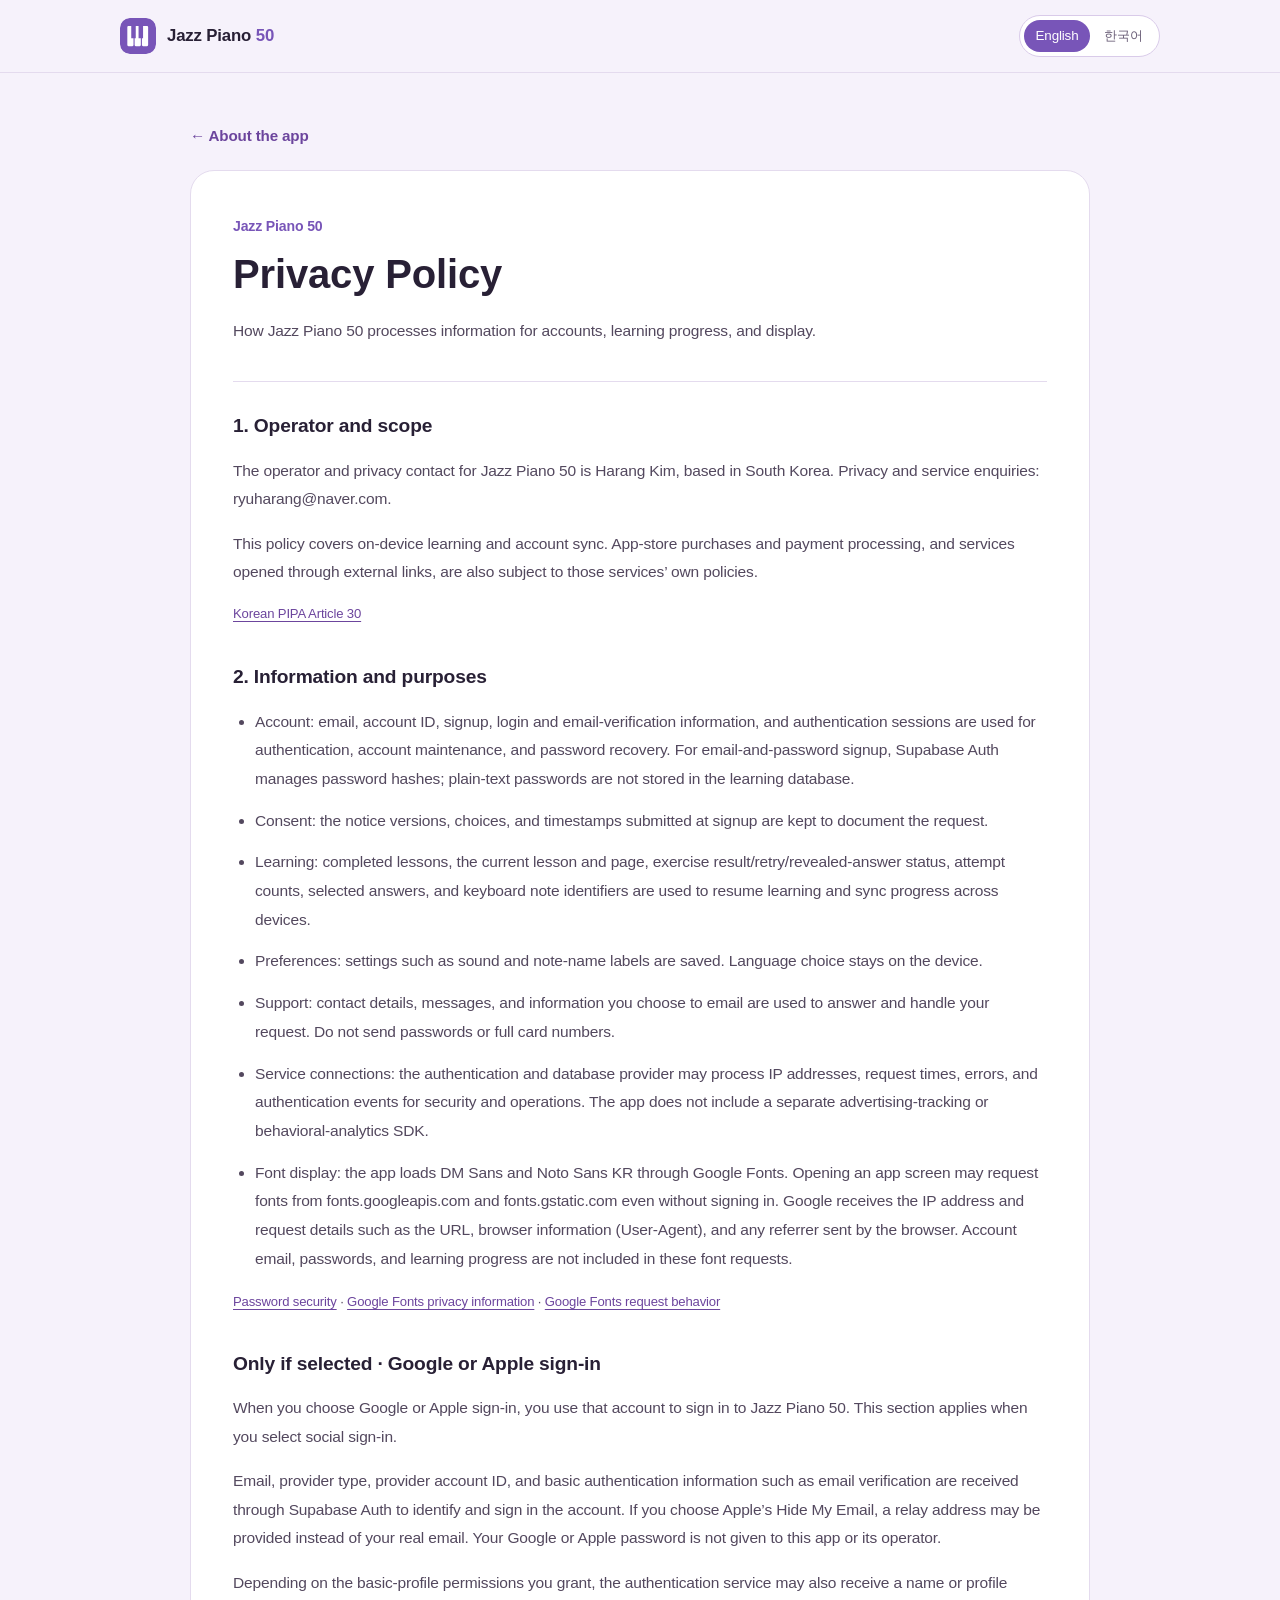
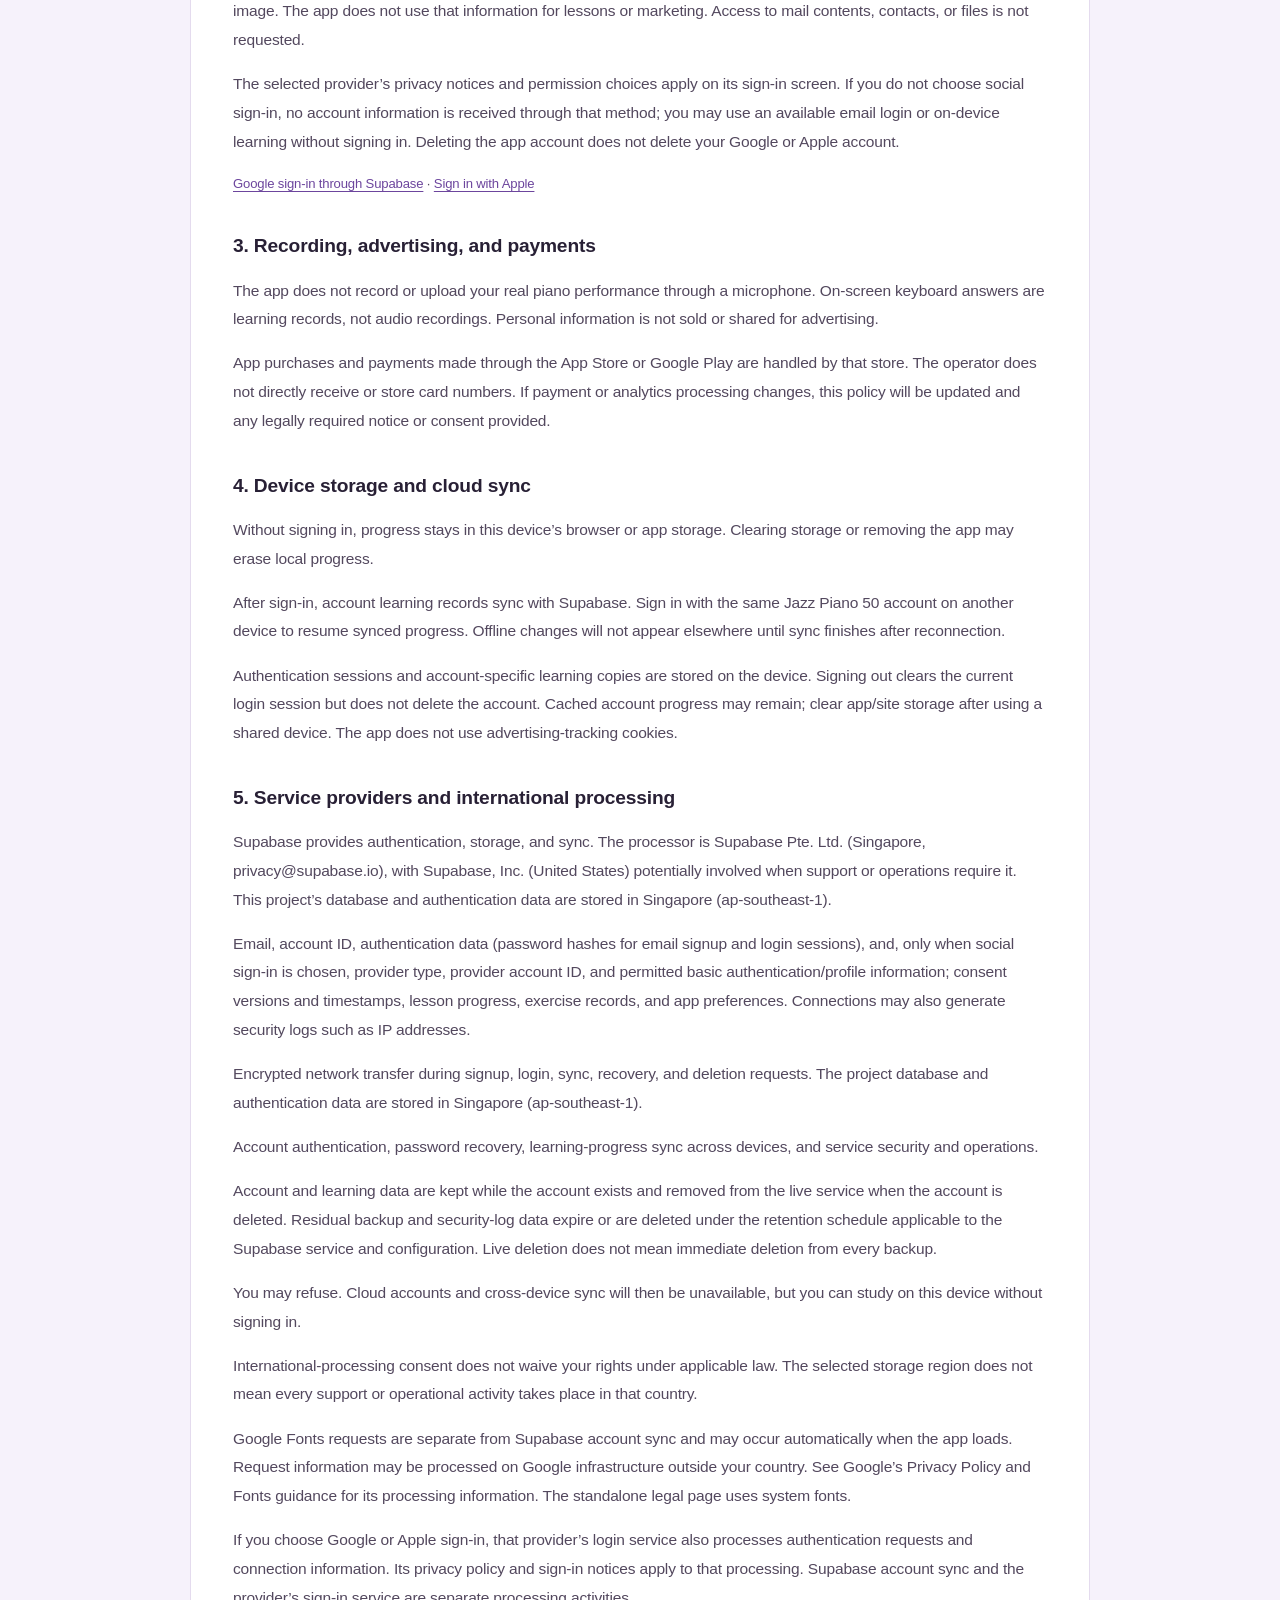
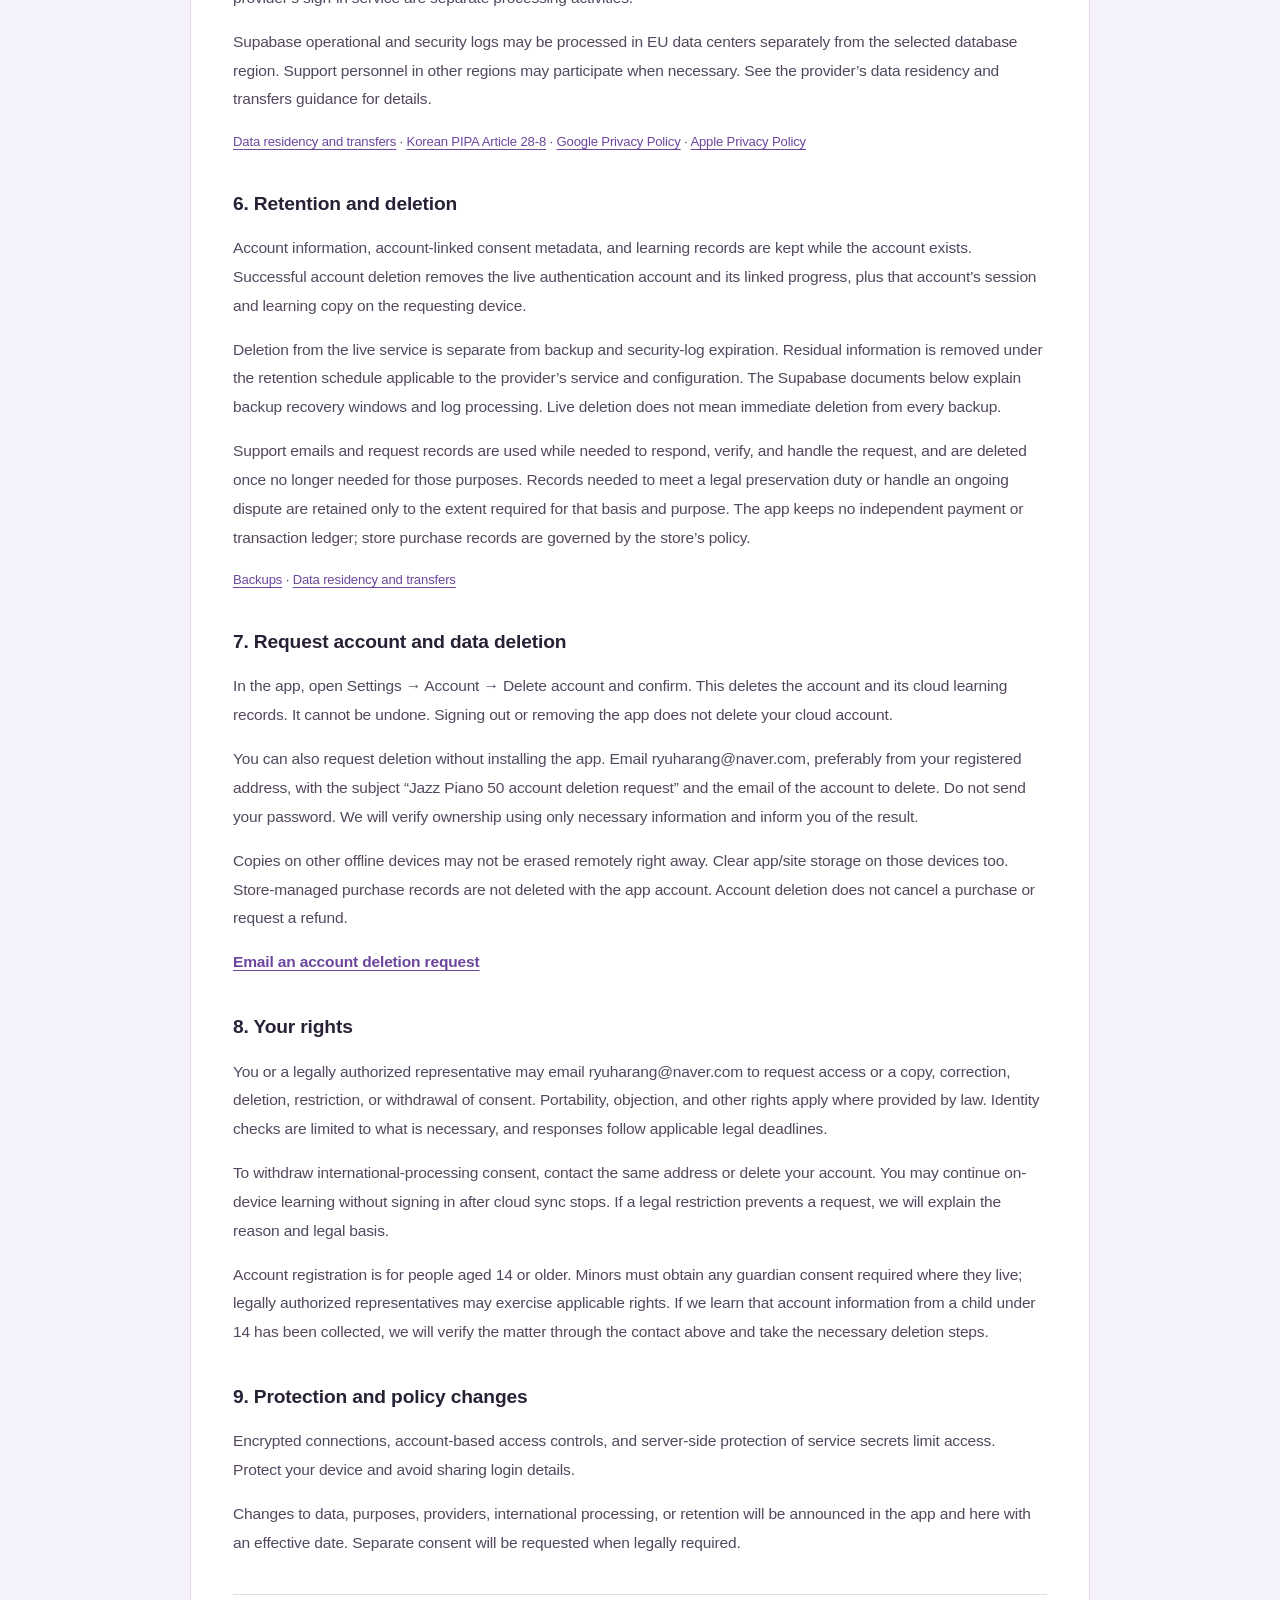
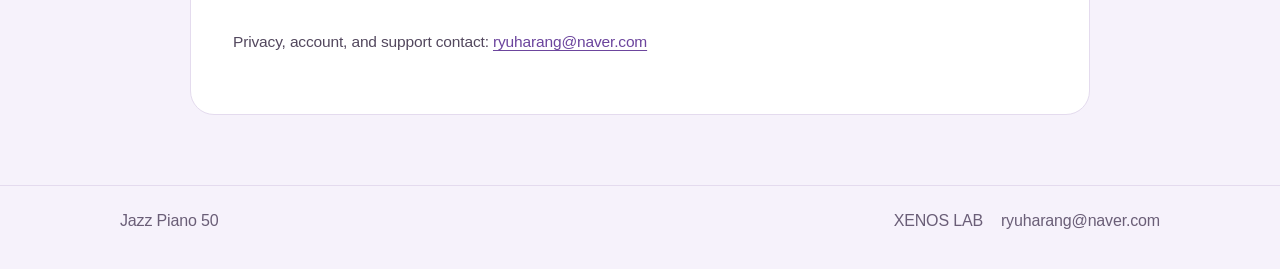
==== jazz-piano-50-privacy.html @ 1e1c6200 "Add Jazz Piano 50 app introduction and bilingual privacy policy" ====
<!doctype html>
<html lang="en">
<head>
  <meta charset="utf-8">
  <meta name="viewport" content="width=device-width, initial-scale=1">
  <title>Jazz Piano 50 — Privacy Policy / 개인정보 처리방침</title>
  <meta name="description" content="Privacy, learning progress, account sync, and account deletion for Jazz Piano 50. 한국어 및 영어 개인정보 처리방침.">
  <meta name="theme-color" content="#f6f2fb">
  <link rel="canonical" href="https://xenoslab.net/jazz-piano-50-privacy.html">
  <link rel="alternate" hreflang="en" href="https://xenoslab.net/jazz-piano-50-privacy.html?lang=en">
  <link rel="alternate" hreflang="ko" href="https://xenoslab.net/jazz-piano-50-privacy.html?lang=ko">
  <link rel="icon" href="assets/jazz-piano-50-icon.svg" type="image/svg+xml">
  <link rel="stylesheet" href="styles.css">
  <link rel="stylesheet" href="jazz-piano-50.css">
  <script src="jazz-piano-50-language.js" defer></script>
  <noscript><style>[data-locale][hidden]{display:block!important}.language-switch{display:none}</style></noscript>
</head>
<body class="jazz-page jazz-policy-page">
  <a class="skip-link" href="#main">Skip to content / 본문으로</a>
  <header class="site-header">
    <div class="container header-inner">
      <a class="jazz-wordmark" href="jazz-piano-50.html" aria-label="Jazz Piano 50"><img src="assets/jazz-piano-50-icon.svg" alt="" width="36" height="36"><span>Jazz Piano <strong>50</strong></span></a>
      <nav class="language-switch" aria-label="Language / 언어"><a href="jazz-piano-50-privacy.html?lang=en" data-language="en" lang="en" aria-current="page">English</a><a href="jazz-piano-50-privacy.html?lang=ko" data-language="ko" lang="ko">한국어</a></nav>
    </div>
  </header>
  <main id="main"><div class="container jazz-policy-container"><div data-locale="en" lang="en"><a class="jazz-back" href="jazz-piano-50.html?lang=en">← About the app</a><article class="legal-document" lang="en" data-legal-kind="privacy"><header><p class="legal-brand">Jazz Piano 50</p><h1>Privacy Policy</h1><p>How Jazz Piano 50 processes information for accounts, learning progress, and display.</p></header><section><h2>1. Operator and scope</h2><p>The operator and privacy contact for Jazz Piano 50 is Harang Kim, based in South Korea. Privacy and service enquiries: ryuharang@naver.com.</p><p>This policy covers on-device learning and account sync. App-store purchases and payment processing, and services opened through external links, are also subject to those services’ own policies.</p><p class="legal-sources"><a href="https://www.law.go.kr/LSW/lsLinkCommonInfo.do?lsJoLnkSeq=1032645945" target="_blank" rel="noopener noreferrer">Korean PIPA Article 30</a></p></section><section><h2>2. Information and purposes</h2><ul><li>Account: email, account ID, signup, login and email-verification information, and authentication sessions are used for authentication, account maintenance, and password recovery. For email-and-password signup, Supabase Auth manages password hashes; plain-text passwords are not stored in the learning database.</li><li>Consent: the notice versions, choices, and timestamps submitted at signup are kept to document the request.</li><li>Learning: completed lessons, the current lesson and page, exercise result/retry/revealed-answer status, attempt counts, selected answers, and keyboard note identifiers are used to resume learning and sync progress across devices.</li><li>Preferences: settings such as sound and note-name labels are saved. Language choice stays on the device.</li><li>Support: contact details, messages, and information you choose to email are used to answer and handle your request. Do not send passwords or full card numbers.</li><li>Service connections: the authentication and database provider may process IP addresses, request times, errors, and authentication events for security and operations. The app does not include a separate advertising-tracking or behavioral-analytics SDK.</li><li>Font display: the app loads DM Sans and Noto Sans KR through Google Fonts. Opening an app screen may request fonts from fonts.googleapis.com and fonts.gstatic.com even without signing in. Google receives the IP address and request details such as the URL, browser information (User-Agent), and any referrer sent by the browser. Account email, passwords, and learning progress are not included in these font requests.</li></ul><p class="legal-sources"><a href="https://supabase.com/docs/guides/auth/password-security" target="_blank" rel="noopener noreferrer">Password security</a> · <a href="https://fonts.googleblog.com/2022/11/your-privacy-and-google-fonts.html" target="_blank" rel="noopener noreferrer">Google Fonts privacy information</a> · <a href="https://developers.google.com/fonts/docs/technical_considerations" target="_blank" rel="noopener noreferrer">Google Fonts request behavior</a></p></section><section><h2>Only if selected · Google or Apple sign-in</h2><p>When you choose Google or Apple sign-in, you use that account to sign in to Jazz Piano 50. This section applies when you select social sign-in.</p><p>Email, provider type, provider account ID, and basic authentication information such as email verification are received through Supabase Auth to identify and sign in the account. If you choose Apple’s Hide My Email, a relay address may be provided instead of your real email. Your Google or Apple password is not given to this app or its operator.</p><p>Depending on the basic-profile permissions you grant, the authentication service may also receive a name or profile image. The app does not use that information for lessons or marketing. Access to mail contents, contacts, or files is not requested.</p><p>The selected provider’s privacy notices and permission choices apply on its sign-in screen. If you do not choose social sign-in, no account information is received through that method; you may use an available email login or on-device learning without signing in. Deleting the app account does not delete your Google or Apple account.</p><p class="legal-sources"><a href="https://supabase.com/docs/guides/auth/social-login/auth-google" target="_blank" rel="noopener noreferrer">Google sign-in through Supabase</a> · <a href="https://support.apple.com/en-us/102609" target="_blank" rel="noopener noreferrer">Sign in with Apple</a></p></section><section><h2>3. Recording, advertising, and payments</h2><p>The app does not record or upload your real piano performance through a microphone. On-screen keyboard answers are learning records, not audio recordings. Personal information is not sold or shared for advertising.</p><p>App purchases and payments made through the App Store or Google Play are handled by that store. The operator does not directly receive or store card numbers. If payment or analytics processing changes, this policy will be updated and any legally required notice or consent provided.</p></section><section><h2>4. Device storage and cloud sync</h2><p>Without signing in, progress stays in this device’s browser or app storage. Clearing storage or removing the app may erase local progress.</p><p>After sign-in, account learning records sync with Supabase. Sign in with the same Jazz Piano 50 account on another device to resume synced progress. Offline changes will not appear elsewhere until sync finishes after reconnection.</p><p>Authentication sessions and account-specific learning copies are stored on the device. Signing out clears the current login session but does not delete the account. Cached account progress may remain; clear app/site storage after using a shared device. The app does not use advertising-tracking cookies.</p></section><section id="international-en"><h2>5. Service providers and international processing</h2><p>Supabase provides authentication, storage, and sync. The processor is Supabase Pte. Ltd. (Singapore, privacy@supabase.io), with Supabase, Inc. (United States) potentially involved when support or operations require it. This project’s database and authentication data are stored in Singapore (ap-southeast-1).</p><p>Email, account ID, authentication data (password hashes for email signup and login sessions), and, only when social sign-in is chosen, provider type, provider account ID, and permitted basic authentication/profile information; consent versions and timestamps, lesson progress, exercise records, and app preferences. Connections may also generate security logs such as IP addresses.</p><p>Encrypted network transfer during signup, login, sync, recovery, and deletion requests. The project database and authentication data are stored in Singapore (ap-southeast-1).</p><p>Account authentication, password recovery, learning-progress sync across devices, and service security and operations.</p><p>Account and learning data are kept while the account exists and removed from the live service when the account is deleted. Residual backup and security-log data expire or are deleted under the retention schedule applicable to the Supabase service and configuration. Live deletion does not mean immediate deletion from every backup.</p><p>You may refuse. Cloud accounts and cross-device sync will then be unavailable, but you can study on this device without signing in.</p><p>International-processing consent does not waive your rights under applicable law. The selected storage region does not mean every support or operational activity takes place in that country.</p><p>Google Fonts requests are separate from Supabase account sync and may occur automatically when the app loads. Request information may be processed on Google infrastructure outside your country. See Google’s Privacy Policy and Fonts guidance for its processing information. The standalone legal page uses system fonts.</p><p>If you choose Google or Apple sign-in, that provider’s login service also processes authentication requests and connection information. Its privacy policy and sign-in notices apply to that processing. Supabase account sync and the provider’s sign-in service are separate processing activities.</p><p>Supabase operational and security logs may be processed in EU data centers separately from the selected database region. Support personnel in other regions may participate when necessary. See the provider’s data residency and transfers guidance for details.</p><p class="legal-sources"><a href="https://supabase.com/legal/privacy-resources/data-residency-and-transfers-faq" target="_blank" rel="noopener noreferrer">Data residency and transfers</a> · <a href="https://www.law.go.kr/법령/개인정보보호법/제28조의8" target="_blank" rel="noopener noreferrer">Korean PIPA Article 28-8</a> · <a href="https://policies.google.com/privacy" target="_blank" rel="noopener noreferrer">Google Privacy Policy</a> · <a href="https://www.apple.com/legal/privacy/" target="_blank" rel="noopener noreferrer">Apple Privacy Policy</a></p></section><section><h2>6. Retention and deletion</h2><p>Account information, account-linked consent metadata, and learning records are kept while the account exists. Successful account deletion removes the live authentication account and its linked progress, plus that account’s session and learning copy on the requesting device.</p><p>Deletion from the live service is separate from backup and security-log expiration. Residual information is removed under the retention schedule applicable to the provider’s service and configuration. The Supabase documents below explain backup recovery windows and log processing. Live deletion does not mean immediate deletion from every backup.</p><p>Support emails and request records are used while needed to respond, verify, and handle the request, and are deleted once no longer needed for those purposes. Records needed to meet a legal preservation duty or handle an ongoing dispute are retained only to the extent required for that basis and purpose. The app keeps no independent payment or transaction ledger; store purchase records are governed by the store’s policy.</p><p class="legal-sources"><a href="https://supabase.com/docs/guides/platform/backups" target="_blank" rel="noopener noreferrer">Backups</a> · <a href="https://supabase.com/legal/privacy-resources/data-residency-and-transfers-faq" target="_blank" rel="noopener noreferrer">Data residency and transfers</a></p></section><section id="deletion-en"><h2>7. Request account and data deletion</h2><p>In the app, open Settings → Account → Delete account and confirm. This deletes the account and its cloud learning records. It cannot be undone. Signing out or removing the app does not delete your cloud account.</p><p>You can also request deletion without installing the app. Email ryuharang@naver.com, preferably from your registered address, with the subject “Jazz Piano 50 account deletion request” and the email of the account to delete. Do not send your password. We will verify ownership using only necessary information and inform you of the result.</p><p>Copies on other offline devices may not be erased remotely right away. Clear app/site storage on those devices too. Store-managed purchase records are not deleted with the app account. Account deletion does not cancel a purchase or request a refund.</p><p class="legal-action"><a href="mailto:ryuharang@naver.com?subject=Jazz%20Piano%2050%20account%20deletion%20request">Email an account deletion request</a></p></section><section><h2>8. Your rights</h2><p>You or a legally authorized representative may email ryuharang@naver.com to request access or a copy, correction, deletion, restriction, or withdrawal of consent. Portability, objection, and other rights apply where provided by law. Identity checks are limited to what is necessary, and responses follow applicable legal deadlines.</p><p>To withdraw international-processing consent, contact the same address or delete your account. You may continue on-device learning without signing in after cloud sync stops. If a legal restriction prevents a request, we will explain the reason and legal basis.</p><p>Account registration is for people aged 14 or older. Minors must obtain any guardian consent required where they live; legally authorized representatives may exercise applicable rights. If we learn that account information from a child under 14 has been collected, we will verify the matter through the contact above and take the necessary deletion steps.</p></section><section><h2>9. Protection and policy changes</h2><p>Encrypted connections, account-based access controls, and server-side protection of service secrets limit access. Protect your device and avoid sharing login details.</p><p>Changes to data, purposes, providers, international processing, or retention will be announced in the app and here with an effective date. Separate consent will be requested when legally required.</p></section><footer><p>Privacy, account, and support contact: <a href="mailto:ryuharang@naver.com">ryuharang@naver.com</a></p></footer></article></div>
<div data-locale="ko" lang="ko" hidden><a class="jazz-back" href="jazz-piano-50.html?lang=ko">← 앱 소개</a><article class="legal-document" lang="ko" data-legal-kind="privacy"><header><p class="legal-brand">Jazz Piano 50</p><h1>개인정보 처리방침</h1><p>Jazz Piano 50의 계정·학습 진도와 화면 표시에 사용되는 정보 처리를 안내합니다.</p></header><section><h2>1. 운영자와 적용 범위</h2><p>Jazz Piano 50의 운영자 및 개인정보 보호 담당자는 김하랑이며, 소재지는 대한민국입니다. 개인정보 및 서비스 관련 문의: ryuharang@naver.com.</p><p>이 방침은 앱의 기기 내 학습과 계정 동기화에 적용됩니다. 앱스토어의 구매·결제 정보 및 외부 링크를 연 뒤의 처리에는 해당 서비스의 별도 방침도 적용됩니다.</p><p class="legal-sources"><a href="https://www.law.go.kr/LSW/lsLinkCommonInfo.do?lsJoLnkSeq=1032645945" target="_blank" rel="noopener noreferrer">개인정보 보호법 제30조</a></p></section><section><h2>2. 어떤 정보를 왜 처리하나요?</h2><ul><li>계정: 이메일, 계정 식별자, 가입·로그인·이메일 확인 관련 정보와 인증 세션을 회원 인증, 계정 유지 및 비밀번호 복구에 사용합니다. 이메일·비밀번호로 가입할 때 비밀번호는 Supabase Auth가 해시 형태로 관리하며 학습 데이터베이스에 평문 비밀번호를 저장하지 않습니다.</li><li>동의 기록: 안내문 버전, 동의 여부와 시각 등 회원가입 시 제출한 동의 기록을 해당 요청 확인에 사용합니다.</li><li>학습 기록: 완료한 레슨, 현재 레슨과 페이지, 문제의 정답·재시도·정답 확인 상태, 시도 횟수, 선택한 답과 건반 음 식별자를 저장하여 이어 학습하고 기기 간 진도를 동기화합니다.</li><li>설정: 소리와 음 이름 표시 설정 등을 저장합니다. 언어 선택은 기기 안에 보관합니다.</li><li>문의: 이메일로 보낸 연락처, 문의 내용 및 문제 해결을 위해 직접 제공한 자료를 답변과 요청 처리에 사용합니다. 비밀번호나 카드 전체 번호를 보내지 마세요.</li><li>서비스 연결: 인증·데이터베이스 제공자는 서비스 보안과 운영에 필요한 IP 주소, 요청 시각, 오류·인증 이벤트 등 접속 기록을 처리할 수 있습니다. 앱에는 별도의 광고 추적·행동 분석 SDK를 넣지 않았습니다.</li><li>글꼴 표시: 앱 화면은 Google Fonts에서 DM Sans와 Noto Sans KR을 불러옵니다. 화면을 열면 로그인 여부와 관계없이 fonts.googleapis.com 및 fonts.gstatic.com으로 글꼴 요청이 발생할 수 있어, Google에 IP 주소와 요청 URL, 브라우저 정보(User-Agent) 및 브라우저가 보내는 참조 페이지 등 요청 정보가 전달됩니다. 이 글꼴 요청에 계정 이메일·비밀번호·학습 진도를 넣지 않습니다.</li></ul><p class="legal-sources"><a href="https://supabase.com/docs/guides/auth/password-security" target="_blank" rel="noopener noreferrer">Supabase · 비밀번호 보안</a> · <a href="https://fonts.googleblog.com/2022/11/your-privacy-and-google-fonts.html" target="_blank" rel="noopener noreferrer">Google Fonts · 개인정보 안내</a> · <a href="https://developers.google.com/fonts/docs/technical_considerations" target="_blank" rel="noopener noreferrer">Google Fonts · 글꼴 요청 방식</a></p></section><section><h2>선택한 경우에만 · Google·Apple 로그인</h2><p>Google 또는 Apple 로그인을 선택하면 해당 계정을 이용해 Jazz Piano 50에 로그인할 수 있습니다. 이 항목은 이용자가 소셜 로그인을 선택한 경우에 적용됩니다.</p><p>선택한 제공자에서 받은 이메일, 제공자 종류·계정 식별자, 이메일 확인 여부 등 기본 인증 정보를 Supabase Auth를 통해 계정 식별과 로그인에 사용합니다. Apple의 이메일 가리기를 선택하면 실제 주소 대신 전달용 이메일이 제공될 수 있습니다. Google·Apple 계정의 비밀번호를 앱이나 운영자에게 전달하지 않습니다.</p><p>허용한 기본 프로필 범위에 따라 이름·프로필 사진 등 부가 정보가 인증 서비스에 함께 전달될 수 있습니다. 앱은 이를 레슨 진행이나 마케팅에 사용하지 않습니다. 메일 내용·연락처·파일 접근은 요청하지 않습니다.</p><p>제공자 로그인 화면에는 해당 제공자의 개인정보 안내와 권한 선택이 적용됩니다. 소셜 로그인을 선택하지 않으면 이 방식으로 계정 정보를 받지 않으며, 제공되는 이메일 로그인 또는 로그인 없는 기기 내 학습을 이용할 수 있습니다. 앱 계정을 삭제해도 Google·Apple 계정 자체는 삭제되지 않습니다.</p><p class="legal-sources"><a href="https://supabase.com/docs/guides/auth/social-login/auth-google" target="_blank" rel="noopener noreferrer">Google 로그인 · Supabase 안내</a> · <a href="https://support.apple.com/en-us/102609" target="_blank" rel="noopener noreferrer">Apple 로그인 안내</a></p></section><section><h2>3. 녹음·광고·결제 정보</h2><p>앱은 실제 피아노 연주를 마이크로 녹음하거나 업로드하지 않습니다. 문제에서 누른 화면 건반의 답은 학습 기록이며 오디오 녹음이 아닙니다. 광고 목적으로 개인정보를 판매하거나 공유하지 않습니다.</p><p>App Store·Google Play에서 이루어지는 앱 구매와 결제는 해당 스토어가 처리하며, 운영자가 카드 번호를 직접 받거나 저장하지 않습니다. 결제 또는 분석 기능의 정보 처리가 달라지면 방침을 갱신하고 법률상 필요한 안내와 동의를 제공합니다.</p></section><section><h2>4. 기기 내 저장과 클라우드 동기화</h2><p>로그인하지 않으면 학습 진도는 이 기기의 브라우저·앱 저장 공간에 보관됩니다. 저장 공간을 지우거나 앱을 삭제하면 기기 내 진도를 잃을 수 있습니다.</p><p>로그인하면 계정별 학습 기록을 Supabase와 동기화합니다. 다른 기기에서 같은 Jazz Piano 50 계정으로 로그인하면 동기화된 기록을 이어서 이용할 수 있습니다. 인터넷이 끊긴 동안의 변경은 연결 후 동기화가 완료되어야 다른 기기에 반영됩니다.</p><p>로그인 유지를 위한 인증 세션과 계정별 학습 사본을 기기에 저장합니다. 로그아웃은 현재 로그인 세션을 지우지만 계정 삭제가 아닙니다. 기기 내 계정별 학습 캐시는 남을 수 있으므로 공용 기기에서는 사용 후 앱·사이트 저장 데이터를 지워주세요. 추적용 광고 쿠키는 사용하지 않습니다.</p></section><section id="international-ko"><h2>5. 처리 위탁과 국외 이전</h2><p>계정 인증과 데이터 저장·동기화를 Supabase에 위탁합니다. 수탁자는 Supabase Pte. Ltd.(싱가포르, privacy@supabase.io)이며, 필요한 기술 지원·운영에 Supabase, Inc.(미국)가 관여할 수 있습니다. 이 프로젝트의 데이터베이스·인증 데이터 저장 지역은 싱가포르(ap-southeast-1)입니다.</p><p>이메일, 계정 식별자, 인증 정보(이메일 가입 시 비밀번호 해시·로그인 세션), 소셜 로그인을 선택한 경우 제공자 종류·제공자 계정 식별자와 허용된 기본 인증·프로필 정보, 동의 버전·시각, 레슨 진도·문제 풀이 기록·앱 설정. 연결 과정에서 IP 주소 등 서비스 보안 로그가 처리될 수 있습니다.</p><p>회원가입·로그인·동기화·복구·삭제 요청 때 암호화된 네트워크로 전송합니다. 프로젝트 데이터베이스와 인증 데이터의 저장 지역은 싱가포르(ap-southeast-1)입니다.</p><p>회원 인증, 비밀번호 복구, 여러 기기의 학습 진도 동기화 및 서비스 보안·운영.</p><p>계정·학습 데이터는 계정 유지 동안 보관하며 계정 삭제 시 운영 데이터에서 삭제합니다. 백업·보안 로그에 남은 정보는 Supabase의 해당 서비스·설정에 적용되는 보존 일정에 따라 만료·삭제됩니다. 운영 데이터 삭제가 모든 백업의 즉시 삭제를 의미하지는 않습니다.</p><p>동의를 거부할 수 있습니다. 거부하면 클라우드 계정·기기 간 동기화는 사용할 수 없지만, 로그인하지 않고 이 기기에서 학습할 수 있습니다.</p><p>국외 이전에 동의하는 경우에도 국내외 법률에 따른 권리는 유지됩니다. 저장 지역만으로 모든 지원·운영 처리가 한 국가에서만 이루어진다는 뜻은 아닙니다.</p><p>Google Fonts 요청은 Supabase 계정 동기화와 별개이며, 화면을 불러올 때 자동으로 이루어질 수 있습니다. 요청 정보는 Google의 국외 인프라에서 처리될 수 있으며, Google의 개인정보처리방침과 Fonts 안내에서 처리 내용을 확인할 수 있습니다. 별도 법률 안내 페이지는 기기의 기본 글꼴을 사용합니다.</p><p>Google·Apple 로그인을 선택하면 해당 제공자의 로그인 서비스에서도 인증 요청과 연결 정보가 처리됩니다. 각 제공자의 개인정보처리방침과 로그인 화면의 안내가 해당 처리에 적용됩니다. Supabase 계정 동기화와 제공자의 로그인 서비스는 서로 구분되는 처리입니다.</p><p>Supabase의 운영·보안 로그는 선택한 데이터베이스 저장 지역과 별도로 EU 소재 데이터센터에서 처리될 수 있습니다. 기술 지원에는 필요한 범위에서 여러 지역의 담당자가 참여할 수 있습니다. 제공자의 데이터 저장 위치·국외 이전 안내에서 자세한 내용을 확인할 수 있습니다.</p><p class="legal-sources"><a href="https://supabase.com/legal/privacy-resources/data-residency-and-transfers-faq" target="_blank" rel="noopener noreferrer">Supabase · 데이터 저장 위치·국외 이전</a> · <a href="https://www.law.go.kr/법령/개인정보보호법/제28조의8" target="_blank" rel="noopener noreferrer">개인정보 보호법 제28조의8</a> · <a href="https://policies.google.com/privacy" target="_blank" rel="noopener noreferrer">Google · 개인정보처리방침</a> · <a href="https://www.apple.com/legal/privacy/" target="_blank" rel="noopener noreferrer">Apple · 개인정보처리방침</a></p></section><section><h2>6. 보유 기간과 파기</h2><p>계정 정보, 계정에 연결된 동의 메타데이터 및 학습 기록은 계정 유지 동안 보관합니다. 계정 삭제가 성공하면 운영 중인 인증 계정과 연결된 학습 기록을 삭제하고, 요청한 기기의 해당 계정 세션과 학습 사본을 지웁니다.</p><p>운영 데이터 삭제와 백업·보안 로그의 만료는 다릅니다. 제공자의 백업 및 보안 로그에 남은 정보는 해당 서비스·설정의 보존 일정에 따라 제거됩니다. 백업의 복구 가능 기간과 로그 처리에 관한 안내는 아래 Supabase 문서에서 확인할 수 있습니다. 운영 데이터 삭제가 모든 백업의 즉시 삭제를 의미하지는 않습니다.</p><p>문의 이메일과 요청 처리 자료는 답변·확인 및 요청 처리에 필요한 동안 이용하며, 해당 목적을 달성하여 더 이상 필요하지 않으면 삭제합니다. 법률상 보존 의무 또는 진행 중인 분쟁 처리를 위해 필요한 자료는 해당 근거와 목적에 필요한 범위에서만 보관합니다. 앱은 자체 결제·거래 원장을 보관하지 않으며 스토어의 구매 기록에는 해당 스토어의 정책이 적용됩니다.</p><p class="legal-sources"><a href="https://supabase.com/docs/guides/platform/backups" target="_blank" rel="noopener noreferrer">Supabase · 백업</a> · <a href="https://supabase.com/legal/privacy-resources/data-residency-and-transfers-faq" target="_blank" rel="noopener noreferrer">Supabase · 데이터 저장 위치·국외 이전</a></p></section><section id="deletion-ko"><h2>7. 계정 및 데이터 삭제 요청</h2><p>앱에서 설정 → 계정 → 계정 삭제를 선택하고 확인하면 계정과 그 계정의 클라우드 학습 기록을 삭제할 수 있습니다. 삭제는 되돌릴 수 없으며, 로그아웃이나 앱 삭제만으로는 클라우드 계정이 삭제되지 않습니다.</p><p>앱을 설치하지 않아도 ryuharang@naver.com으로 삭제를 요청할 수 있습니다. 가능하면 가입한 이메일에서 제목 “Jazz Piano 50 계정 삭제 요청”으로 보내고 삭제할 계정 이메일을 알려주세요. 비밀번호는 보내지 마세요. 계정 소유 확인에 필요한 최소 정보만 확인하여 처리 결과를 안내합니다.</p><p>다른 오프라인 기기에 남아 있는 학습 사본은 원격으로 즉시 지워지지 않을 수 있습니다. 해당 기기의 앱·사이트 저장 데이터도 지워주세요. 스토어가 별도로 관리하는 구매 기록은 앱 계정 삭제 대상이 아니며, 계정 삭제는 구매 취소나 환불 요청이 아닙니다.</p><p class="legal-action"><a href="mailto:ryuharang@naver.com?subject=Jazz%20Piano%2050%20%EA%B3%84%EC%A0%95%20%EC%82%AD%EC%A0%9C%20%EC%9A%94%EC%B2%AD">이메일로 계정 삭제 요청하기</a></p></section><section><h2>8. 열람·정정·동의 철회 등 권리</h2><p>본인 또는 적법한 대리인은 ryuharang@naver.com으로 개인정보 열람·사본, 정정, 삭제, 처리 정지 및 동의 철회를 요청할 수 있습니다. 적용되는 법률이 인정하는 이동·이의 제기 등 권리도 행사할 수 있습니다. 본인 확인은 필요한 최소 범위로 진행하고 법정 기한 내 답변합니다.</p><p>국외 이전 동의를 철회하려면 같은 연락처로 요청하거나 계정을 삭제할 수 있습니다. 클라우드 동기화를 중단하더라도 로그인하지 않은 기기 내 학습은 계속할 수 있습니다. 제한 사유가 법률상 존재한다면 그 근거와 이유를 설명합니다.</p><p>회원가입은 만 14세 이상을 대상으로 합니다. 미성년자는 거주지 법률상 필요한 법정대리인의 동의를 받아야 하며, 법정대리인의 권리 행사는 적용 법률에 따릅니다. 만 14세 미만 아동의 계정 정보가 수집된 사실을 알게 된 경우 위 연락처를 통해 확인하고 필요한 삭제 조치를 진행합니다.</p></section><section><h2>9. 보호 조치와 변경 안내</h2><p>암호화된 연결, 계정별 데이터 접근 제한, 서비스 비밀키의 서버 보관 등으로 접근을 제한합니다. 기기를 타인과 공유하거나 로그인 정보를 노출하지 않도록 해주세요.</p><p>처리 항목·목적·수탁자·국외 이전·보유 기간을 변경하면 앱 및 이 페이지에 변경 내용과 시행일을 안내하고, 법률상 필요한 경우 별도 동의를 받습니다.</p></section><footer><p>개인정보·계정·이용 문의: <a href="mailto:ryuharang@naver.com">ryuharang@naver.com</a></p></footer></article></div></div></main>
  <footer class="site-footer"><div class="container footer-inner"><p>Jazz Piano 50</p><div class="footer-links"><a href="index.html">XENOS LAB</a><a href="mailto:ryuharang@naver.com">ryuharang@naver.com</a></div></div></footer>
</body>
</html>
---- styles.css ----
:root {
  --bg: #d9d6d1;
  --surface: #e5e2dd;
  --surface-2: #efede8;
  --text: #171717;
  --muted: #5f5f5f;
  --line: rgba(23, 23, 23, 0.12);
  --line-strong: rgba(23, 23, 23, 0.22);
  --shadow: 0 10px 30px rgba(0, 0, 0, 0.05);
  --radius: 22px;
  --max-width: 1080px;
}

* {
  box-sizing: border-box;
}

html {
  scroll-behavior: smooth;
}

body {
  margin: 0;
  background: var(--bg);
  color: var(--text);
  font-family:
    "Apple SD Gothic Neo",
    "Malgun Gothic",
    "Noto Sans KR",
    "Segoe UI",
    Arial,
    sans-serif;
  line-height: 1.65;
  letter-spacing: -0.01em;
}

img {
  display: block;
  max-width: 100%;
}

a {
  color: inherit;
  text-decoration: none;
}

.container {
  width: min(calc(100% - 48px), var(--max-width));
  margin: 0 auto;
}

/* Header */
.site-header {
  position: sticky;
  top: 0;
  z-index: 20;
  background: rgba(217, 214, 209, 0.88);
  backdrop-filter: blur(10px);
  border-bottom: 1px solid var(--line);
}

.header-inner {
  display: flex;
  align-items: center;
  justify-content: space-between;
  min-height: 72px;
}

.brand-text {
  font-size: 1rem;
  font-weight: 700;
  letter-spacing: 0.18em;
}

.header-nav {
  display: flex;
  gap: 20px;
}

.header-nav a {
  font-size: 0.95rem;
  color: var(--muted);
}

.header-nav a:hover {
  color: var(--text);
}

/* Hero */
.hero {
  padding: 72px 0 40px;
}

.hero-inner {
  text-align: center;
}

.hero-logo {
  width: min(280px, 60vw);
  margin: 0 auto 28px;
}

.hero h1 {
  margin: 0;
  font-size: clamp(2rem, 4vw, 3.2rem);
  font-weight: 800;
  letter-spacing: 0.18em;
}

.hero-copy {
  max-width: 620px;
  margin: 18px auto 0;
  font-size: 1.05rem;
  color: var(--muted);
}

/* Apps */
.apps-section {
  padding: 24px 0 88px;
}

.section-head {
  margin-bottom: 28px;
}

.section-head h2 {
  margin: 0 0 8px;
  font-size: 1.7rem;
  font-weight: 800;
  letter-spacing: 0.04em;
}

.section-head p {
  margin: 0;
  color: var(--muted);
}

.apps-grid {
  display: grid;
  grid-template-columns: repeat(auto-fit, minmax(270px, 1fr));
  gap: 20px;
}

.app-card {
  display: block;
  background: var(--surface-2);
  border: 1px solid var(--line);
  border-radius: var(--radius);
  padding: 22px;
  box-shadow: var(--shadow);
  transition: transform 0.18s ease, border-color 0.18s ease, box-shadow 0.18s ease;
}

.app-card:hover {
  transform: translateY(-4px);
  border-color: var(--line-strong);
  box-shadow: 0 16px 34px rgba(0, 0, 0, 0.08);
}

.app-icon {
  width: 88px;
  height: 88px;
  border-radius: 20px;
  margin-bottom: 18px;
  background: #dcd9d4;
  object-fit: cover;
}

.app-card-body h3 {
  margin: 0 0 10px;
  font-size: 1.28rem;
  font-weight: 800;
}

.app-card-body p {
  margin: 0 0 16px;
  color: var(--muted);
}

.card-link {
  display: inline-block;
  font-weight: 700;
  letter-spacing: 0.02em;
}

/* Subpage */
.subpage-main {
  padding: 44px 0 80px;
}

.app-detail-card,
.policy-card {
  background: var(--surface-2);
  border: 1px solid var(--line);
  border-radius: var(--radius);
  box-shadow: var(--shadow);
}

.app-detail-card {
  padding: 28px;
  margin-bottom: 24px;
}

.app-detail-top {
  display: flex;
  align-items: flex-start;
  gap: 22px;
}

.app-detail-icon {
  width: 96px;
  height: 96px;
  border-radius: 24px;
  object-fit: cover;
  background: #dcd9d4;
  flex-shrink: 0;
}

.detail-label {
  margin: 0 0 8px;
  color: var(--muted);
  text-transform: uppercase;
  letter-spacing: 0.12em;
  font-size: 0.82rem;
  font-weight: 700;
}

.app-detail-card h1 {
  margin: 0 0 10px;
  font-size: clamp(1.8rem, 3.5vw, 2.6rem);
  letter-spacing: 0.02em;
}

.detail-copy {
  margin: 0;
  color: var(--muted);
}

.policy-card {
  padding: 32px 28px;
}

.policy-card h2 {
  margin: 0 0 8px;
  font-size: 1.8rem;
}

.policy-card h3 {
  margin: 28px 0 10px;
  font-size: 1.1rem;
}

.policy-card p,
.policy-card li {
  color: #2a2a2a;
}

.policy-card ul {
  padding-left: 20px;
}

.updated {
  color: var(--muted);
}

.policy-card hr {
  border: 0;
  border-top: 1px solid var(--line);
  margin: 32px 0;
}

/* Footer */
.site-footer {
  border-top: 1px solid var(--line);
  padding: 22px 0 34px;
}

.footer-inner {
  display: flex;
  justify-content: space-between;
  align-items: center;
  gap: 18px;
  flex-wrap: wrap;
}

.footer-inner p {
  margin: 0;
  color: var(--muted);
}

.footer-links {
  display: flex;
  gap: 18px;
  flex-wrap: wrap;
}

.footer-links a {
  color: var(--muted);
}

.footer-links a:hover {
  color: var(--text);
}

/* Responsive */
@media (max-width: 720px) {
  .container {
    width: min(calc(100% - 32px), var(--max-width));
  }

  .hero {
    padding-top: 56px;
  }

  .header-inner {
    min-height: 64px;
  }

  .brand-text {
    font-size: 0.95rem;
    letter-spacing: 0.14em;
  }

  .app-detail-top {
    flex-direction: column;
  }

  .app-detail-icon {
    width: 84px;
    height: 84px;
  }

  .policy-card,
  .app-detail-card,
  .app-card {
    border-radius: 18px;
  }
}
---- jazz-piano-50.css ----
.app-directory .apps-grid { grid-template-columns: 1fr; }
.jazz-card { background: linear-gradient(140deg, #f9f5ff, #eee5fa); border-color: #d7c8eb; }
.jazz-card .card-link { color: #644091; }
.jazz-card .app-icon { background: #7855b8; }
.jazz-page { --bg: #f6f2fb; --text: #282035; --muted: #6a5e77; --line: #e4dbee; --surface-2: #fff; --max-width: 1040px; background: var(--bg); color: var(--text); }
.jazz-page .site-header { background: rgba(246, 242, 251, .95); }
.jazz-page [lang="ko"] { word-break: keep-all; overflow-wrap: break-word; }
.jazz-wordmark { display: inline-flex; align-items: center; gap: 11px; font-size: 1.05rem; font-weight: 650; }
.jazz-wordmark img { border-radius: 10px; }
.jazz-wordmark strong { color: #7855b8; }
.language-switch { display: inline-flex; align-items: center; padding: 4px; gap: 2px; border: 1px solid #d9cbe9; border-radius: 999px; background: #fff; }
.language-switch a { padding: 5px 12px; color: #6a5e77; font-size: .84rem; border-radius: 999px; }
.language-switch a[aria-current] { background: #7855b8; color: #fff; }
.jazz-hero { padding: 84px 0 66px; background: radial-gradient(ellipse at 85% 10%, #e4d6f8 0, transparent 64%); }
.jazz-eyebrow { color: #7855b8; font-size: .78rem; letter-spacing: .14em; font-weight: 750; margin: 0 0 20px; }
.jazz-hero h1 { font-size: clamp(2.5rem, 6vw, 4.5rem); line-height: 1.18; letter-spacing: -.045em; margin: 0 0 24px; font-weight: 800; }
.jazz-lead { max-width: 730px; font-size: clamp(1.05rem, 2vw, 1.3rem); line-height: 1.75; color: #574965; }
.jazz-challenge { max-width: 620px; color: var(--muted); font-size: .96rem; line-height: 1.8; }
.jazz-hero-signature { display: flex; align-items: center; gap: 14px; margin-top: 34px; font-size: 1.1rem; font-weight: 650; }
.jazz-hero-signature img { border-radius: 15px; }
.jazz-hero-signature small { display: block; font-size: .82rem; font-weight: 450; color: var(--muted); margin-top: 2px; }
.jazz-pillars { display: grid; grid-template-columns: repeat(3, 1fr); gap: 16px; padding-bottom: 72px; }
.jazz-pillars article { border: 1px solid var(--line); background: #fff; border-radius: 22px; padding: 28px; }
.jazz-step { display: inline-block; color: #7855b8; font-size: .8rem; font-weight: 750; letter-spacing: .1em; margin-bottom: 14px; }
.jazz-pillars h2 { font-size: 1.16rem; line-height: 1.4; margin: 0 0 12px; }
.jazz-pillars p { font-size: .95rem; color: var(--muted); margin: 0; line-height: 1.8; }
.jazz-journey { padding-top: 12px; padding-bottom: 72px; }
.jazz-journey h2, .jazz-practice h2, .jazz-support h2 { margin: 0 0 16px; font-size: clamp(1.6rem, 3vw, 2.15rem); line-height: 1.4; letter-spacing: -.025em; }
.jazz-journey > p:not(.jazz-eyebrow), .jazz-practice p, .jazz-support p { max-width: 780px; color: var(--muted); line-height: 1.85; }
.jazz-topics { list-style: none; padding: 0; display: flex; gap: 10px; flex-wrap: wrap; margin: 28px 0 0; }
.jazz-topics li { padding: 10px 19px; border: 1px solid #ded0ee; color: #64468a; border-radius: 999px; background: #efe7f8; font-size: .93rem; }
.jazz-practice { border-top: 1px solid var(--line); padding-top: 54px; padding-bottom: 44px; }
.jazz-support { border-top: 1px solid var(--line); padding-top: 44px; padding-bottom: 30px; }
.jazz-support a, .jazz-back { color: #6c459d; font-weight: 600; }
.jazz-policy-links { display: flex; gap: 14px 30px; flex-wrap: wrap; margin-top: 24px; }
.jazz-back { display: block; padding-top: 12px; padding-bottom: 42px; font-size: .95rem; }
.jazz-policy-container { max-width: 900px; padding-top: 38px; padding-bottom: 70px; }
.jazz-policy-container > [data-locale] > .jazz-back { padding-bottom: 22px; }
.legal-document { background: #fff; border: 1px solid var(--line); border-radius: 24px; padding: 42px; overflow-wrap: anywhere; }
.legal-document .legal-brand { color: #7855b8; font-weight: 700; font-size: .88rem; margin: 0 0 10px; }
.legal-document h1 { font-size: clamp(1.8rem, 4vw, 2.5rem); line-height: 1.25; margin: 0 0 18px; }
.legal-document header { border-bottom: 1px solid var(--line); padding-bottom: 20px; margin-bottom: 30px; }
.legal-document h2 { font-size: 1.2rem; line-height: 1.5; margin: 0 0 14px; }
.legal-document section { margin: 0 0 36px; scroll-margin-top: 96px; }
.legal-document p, .legal-document li { font-size: .97rem; line-height: 1.85; color: #53485e; }
.legal-document li { margin-bottom: 13px; }
.legal-document ul { padding-left: 22px; }
.legal-document a { color: #6c459d; text-decoration: underline; text-underline-offset: 3px; }
.legal-document .legal-sources { font-size: .82rem; }
.legal-document footer { border-top: 1px solid var(--line); padding-top: 18px; }
.legal-action a { font-weight: 650; }
.skip-link { position: absolute; top: -100px; left: 16px; z-index: 99; padding: 12px; background: #fff; border: 2px solid #7855b8; }
.skip-link:focus { top: 8px; }
.jazz-page a:focus-visible, .jazz-card:focus-visible { outline: 3px solid #7855b8; outline-offset: 5px; }
[hidden] { display: none !important; }
@media (max-width: 720px) {
  .jazz-hero { padding: 50px 0 42px; }
  .jazz-hero h1 { font-size: clamp(2.15rem, 9vw, 3.2rem); }
  .jazz-pillars { grid-template-columns: 1fr; gap: 12px; padding-bottom: 48px; }
  .jazz-pillars article { padding: 24px; }
  .jazz-journey { padding-bottom: 42px; }
  .jazz-practice { padding-top: 34px; padding-bottom: 28px; }
  .jazz-support { padding-top: 30px; }
  .jazz-wordmark { font-size: .9rem; gap: 8px; }
  .jazz-wordmark img { width: 30px; height: 30px; }
  .language-switch a { font-size: .76rem; padding: 5px 9px; }
  .legal-document { padding: 27px 21px; border-radius: 20px; }
  .jazz-policy-container { padding-top: 24px; }
  .jazz-page .header-inner { gap: 12px; flex-wrap: wrap; padding-top: 12px; padding-bottom: 12px; }
}
@media (prefers-reduced-motion: reduce) { html { scroll-behavior: auto; } .jazz-card { transition: none; } }
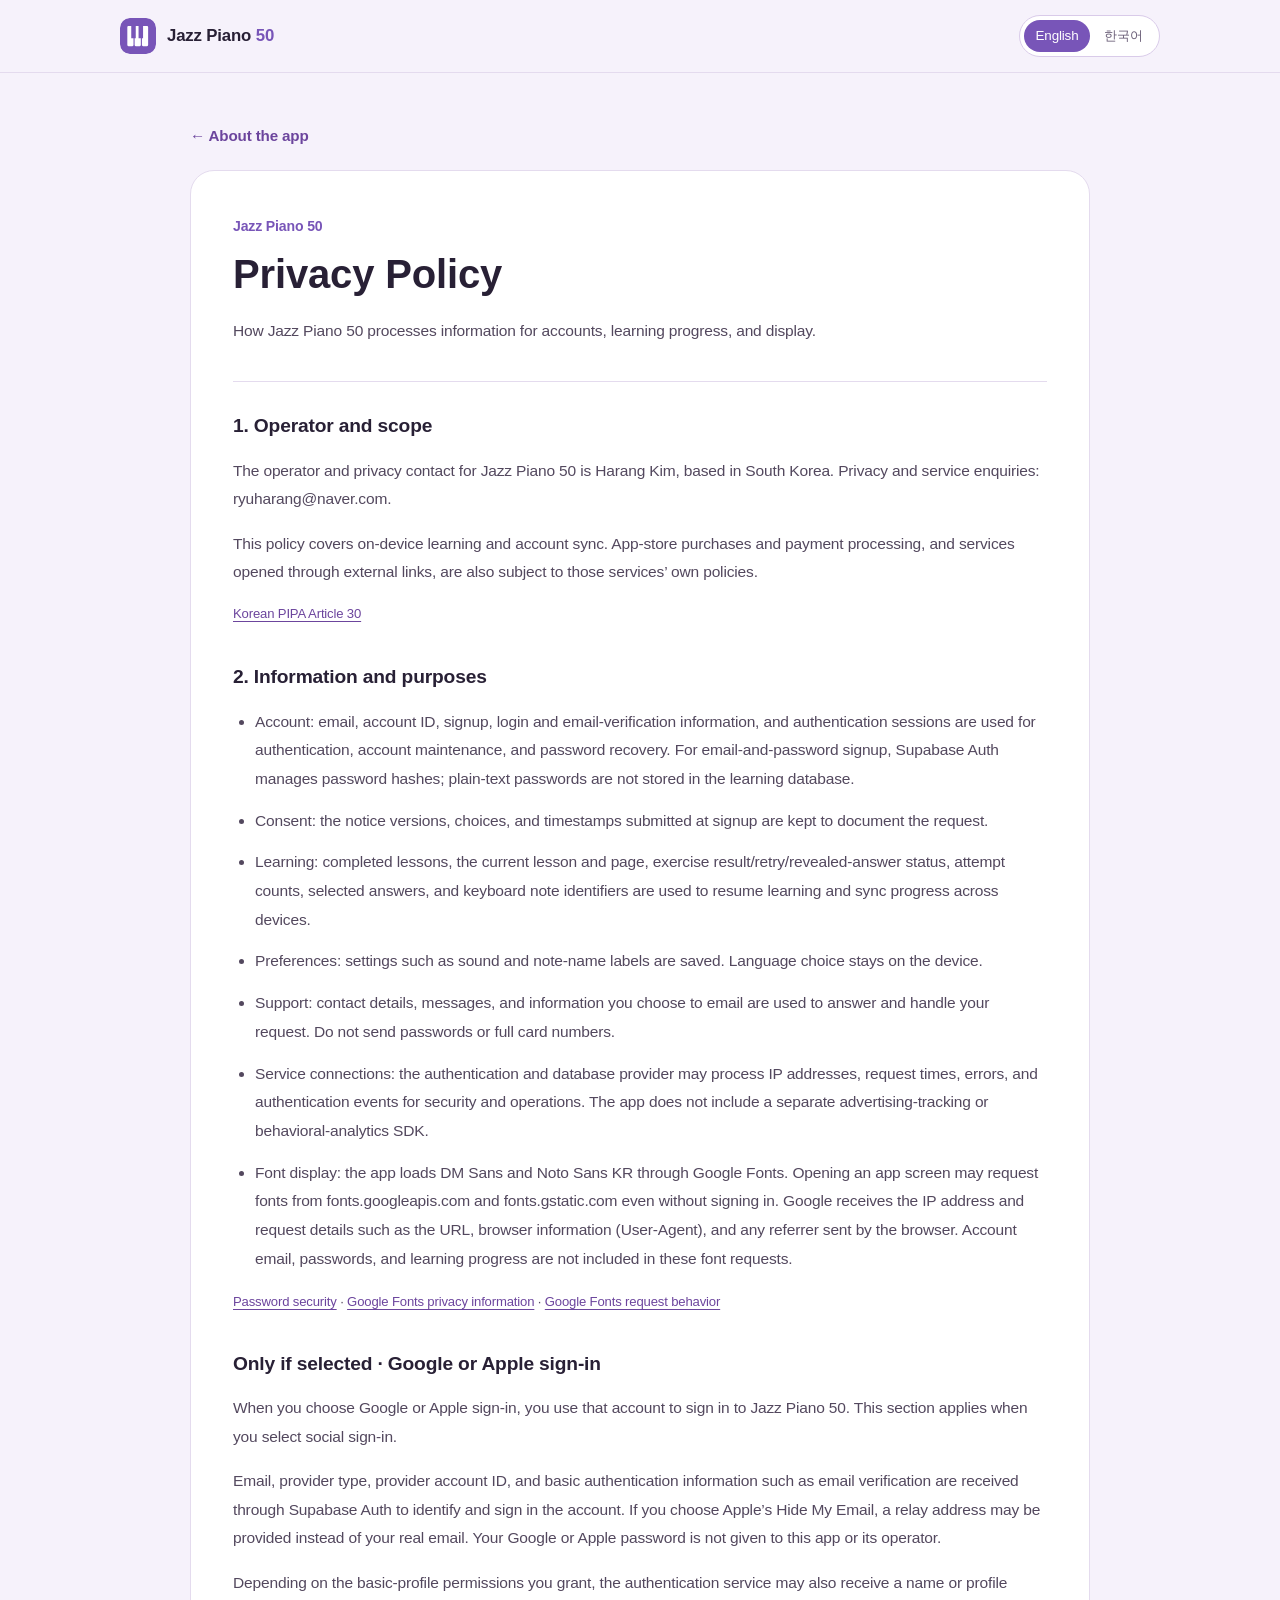
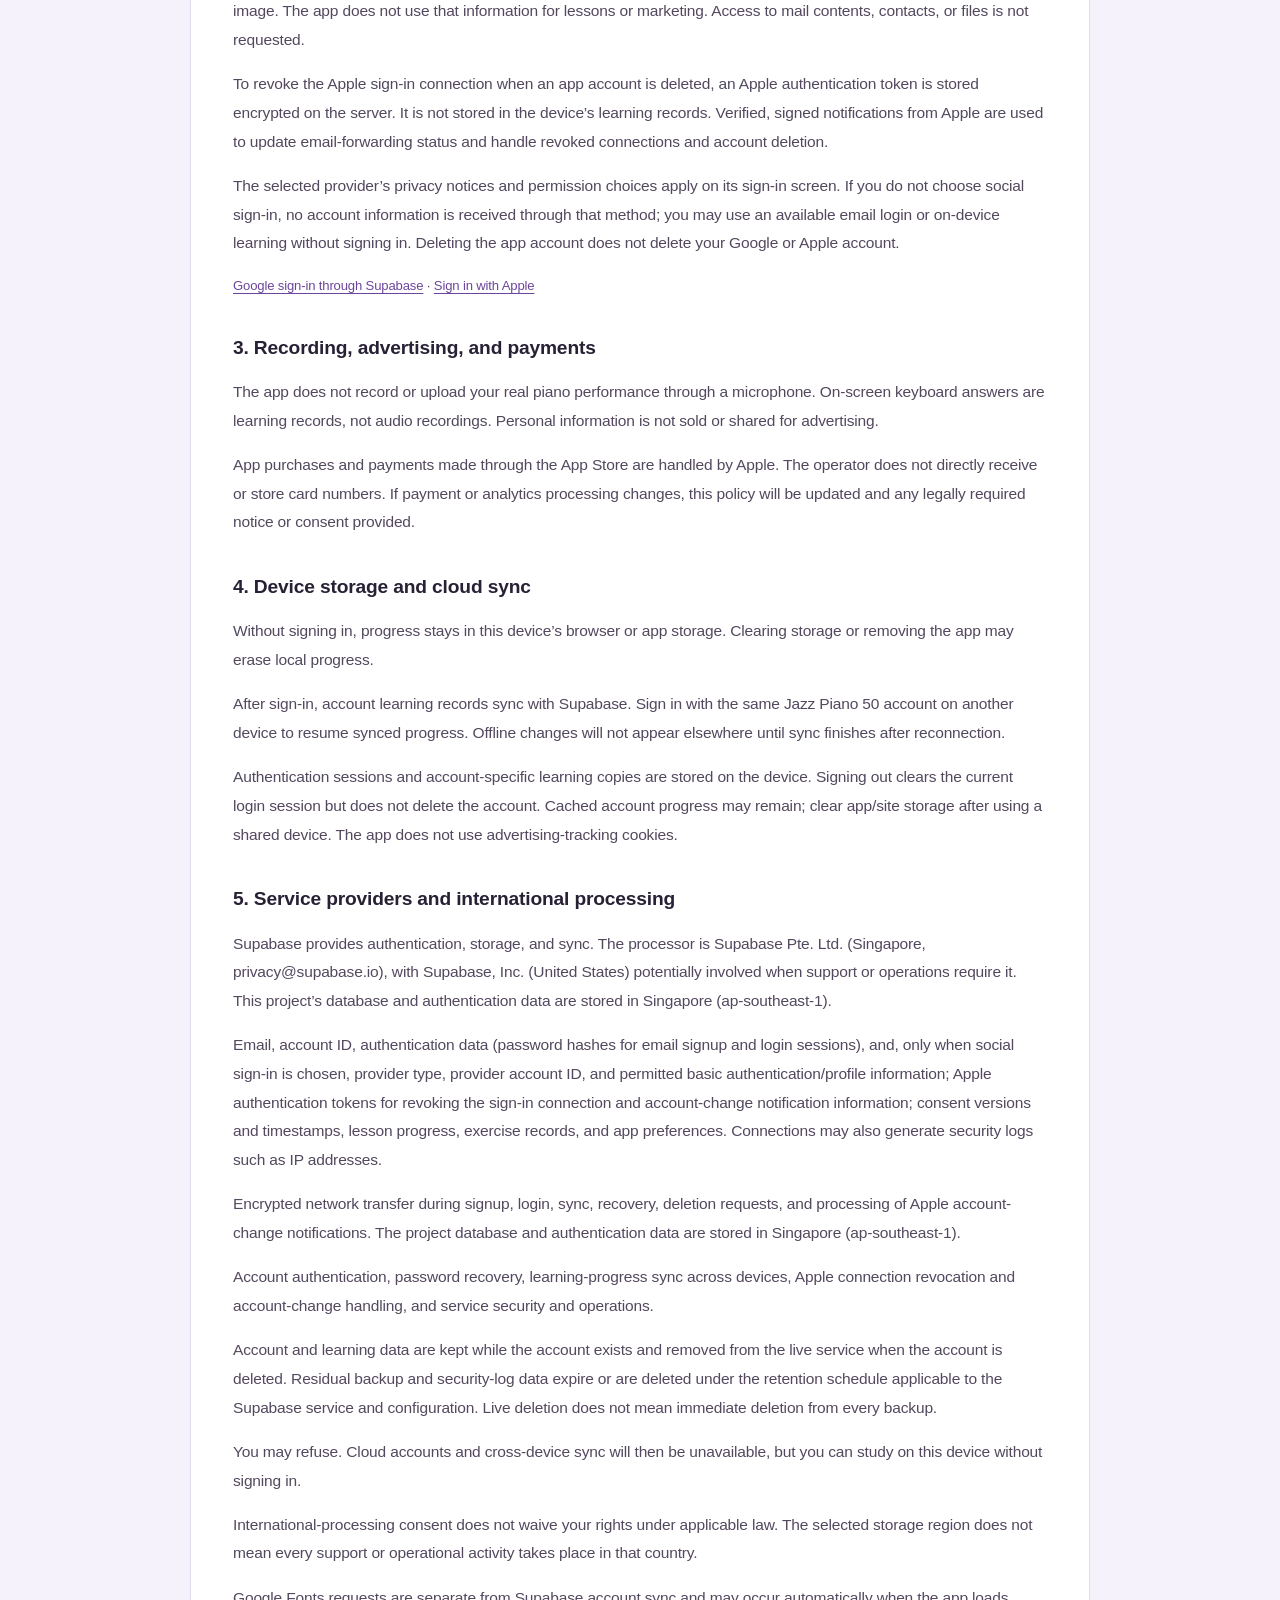
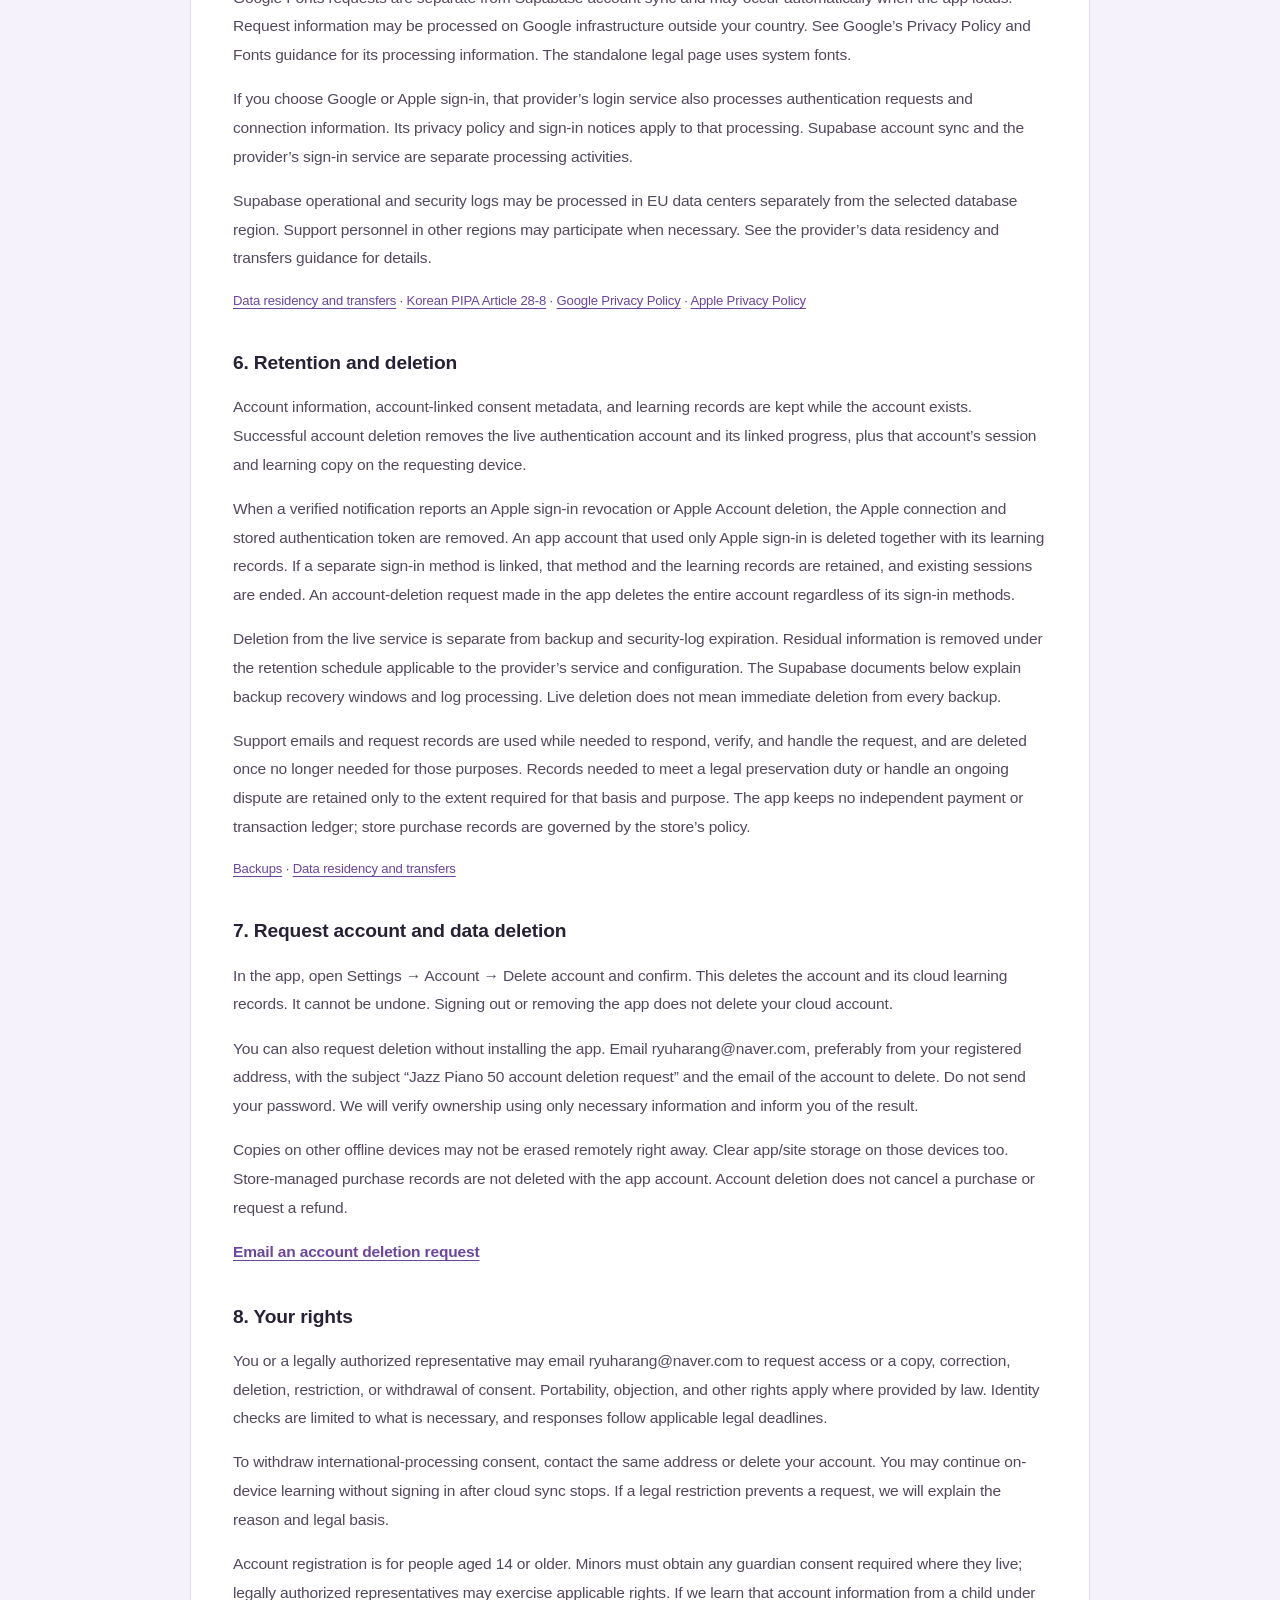
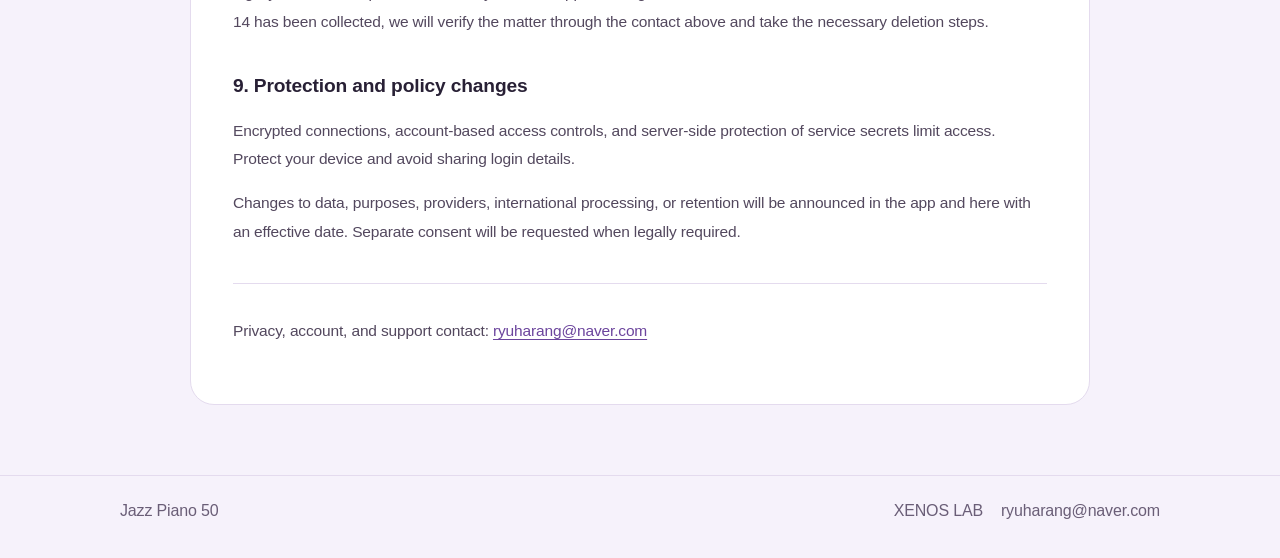
==== commit 2df04f9c: "Update Jazz Piano 50 privacy policy for Apple account lifecycle" ====
--- a/jazz-piano-50-privacy.html
+++ b/jazz-piano-50-privacy.html
@@ -23,8 +23,8 @@
       <nav class="language-switch" aria-label="Language / 언어"><a href="jazz-piano-50-privacy.html?lang=en" data-language="en" lang="en" aria-current="page">English</a><a href="jazz-piano-50-privacy.html?lang=ko" data-language="ko" lang="ko">한국어</a></nav>
     </div>
   </header>
-  <main id="main"><div class="container jazz-policy-container"><div data-locale="en" lang="en"><a class="jazz-back" href="jazz-piano-50.html?lang=en">← About the app</a><article class="legal-document" lang="en" data-legal-kind="privacy"><header><p class="legal-brand">Jazz Piano 50</p><h1>Privacy Policy</h1><p>How Jazz Piano 50 processes information for accounts, learning progress, and display.</p></header><section><h2>1. Operator and scope</h2><p>The operator and privacy contact for Jazz Piano 50 is Harang Kim, based in South Korea. Privacy and service enquiries: ryuharang@naver.com.</p><p>This policy covers on-device learning and account sync. App-store purchases and payment processing, and services opened through external links, are also subject to those services’ own policies.</p><p class="legal-sources"><a href="https://www.law.go.kr/LSW/lsLinkCommonInfo.do?lsJoLnkSeq=1032645945" target="_blank" rel="noopener noreferrer">Korean PIPA Article 30</a></p></section><section><h2>2. Information and purposes</h2><ul><li>Account: email, account ID, signup, login and email-verification information, and authentication sessions are used for authentication, account maintenance, and password recovery. For email-and-password signup, Supabase Auth manages password hashes; plain-text passwords are not stored in the learning database.</li><li>Consent: the notice versions, choices, and timestamps submitted at signup are kept to document the request.</li><li>Learning: completed lessons, the current lesson and page, exercise result/retry/revealed-answer status, attempt counts, selected answers, and keyboard note identifiers are used to resume learning and sync progress across devices.</li><li>Preferences: settings such as sound and note-name labels are saved. Language choice stays on the device.</li><li>Support: contact details, messages, and information you choose to email are used to answer and handle your request. Do not send passwords or full card numbers.</li><li>Service connections: the authentication and database provider may process IP addresses, request times, errors, and authentication events for security and operations. The app does not include a separate advertising-tracking or behavioral-analytics SDK.</li><li>Font display: the app loads DM Sans and Noto Sans KR through Google Fonts. Opening an app screen may request fonts from fonts.googleapis.com and fonts.gstatic.com even without signing in. Google receives the IP address and request details such as the URL, browser information (User-Agent), and any referrer sent by the browser. Account email, passwords, and learning progress are not included in these font requests.</li></ul><p class="legal-sources"><a href="https://supabase.com/docs/guides/auth/password-security" target="_blank" rel="noopener noreferrer">Password security</a> · <a href="https://fonts.googleblog.com/2022/11/your-privacy-and-google-fonts.html" target="_blank" rel="noopener noreferrer">Google Fonts privacy information</a> · <a href="https://developers.google.com/fonts/docs/technical_considerations" target="_blank" rel="noopener noreferrer">Google Fonts request behavior</a></p></section><section><h2>Only if selected · Google or Apple sign-in</h2><p>When you choose Google or Apple sign-in, you use that account to sign in to Jazz Piano 50. This section applies when you select social sign-in.</p><p>Email, provider type, provider account ID, and basic authentication information such as email verification are received through Supabase Auth to identify and sign in the account. If you choose Apple’s Hide My Email, a relay address may be provided instead of your real email. Your Google or Apple password is not given to this app or its operator.</p><p>Depending on the basic-profile permissions you grant, the authentication service may also receive a name or profile image. The app does not use that information for lessons or marketing. Access to mail contents, contacts, or files is not requested.</p><p>The selected provider’s privacy notices and permission choices apply on its sign-in screen. If you do not choose social sign-in, no account information is received through that method; you may use an available email login or on-device learning without signing in. Deleting the app account does not delete your Google or Apple account.</p><p class="legal-sources"><a href="https://supabase.com/docs/guides/auth/social-login/auth-google" target="_blank" rel="noopener noreferrer">Google sign-in through Supabase</a> · <a href="https://support.apple.com/en-us/102609" target="_blank" rel="noopener noreferrer">Sign in with Apple</a></p></section><section><h2>3. Recording, advertising, and payments</h2><p>The app does not record or upload your real piano performance through a microphone. On-screen keyboard answers are learning records, not audio recordings. Personal information is not sold or shared for advertising.</p><p>App purchases and payments made through the App Store or Google Play are handled by that store. The operator does not directly receive or store card numbers. If payment or analytics processing changes, this policy will be updated and any legally required notice or consent provided.</p></section><section><h2>4. Device storage and cloud sync</h2><p>Without signing in, progress stays in this device’s browser or app storage. Clearing storage or removing the app may erase local progress.</p><p>After sign-in, account learning records sync with Supabase. Sign in with the same Jazz Piano 50 account on another device to resume synced progress. Offline changes will not appear elsewhere until sync finishes after reconnection.</p><p>Authentication sessions and account-specific learning copies are stored on the device. Signing out clears the current login session but does not delete the account. Cached account progress may remain; clear app/site storage after using a shared device. The app does not use advertising-tracking cookies.</p></section><section id="international-en"><h2>5. Service providers and international processing</h2><p>Supabase provides authentication, storage, and sync. The processor is Supabase Pte. Ltd. (Singapore, privacy@supabase.io), with Supabase, Inc. (United States) potentially involved when support or operations require it. This project’s database and authentication data are stored in Singapore (ap-southeast-1).</p><p>Email, account ID, authentication data (password hashes for email signup and login sessions), and, only when social sign-in is chosen, provider type, provider account ID, and permitted basic authentication/profile information; consent versions and timestamps, lesson progress, exercise records, and app preferences. Connections may also generate security logs such as IP addresses.</p><p>Encrypted network transfer during signup, login, sync, recovery, and deletion requests. The project database and authentication data are stored in Singapore (ap-southeast-1).</p><p>Account authentication, password recovery, learning-progress sync across devices, and service security and operations.</p><p>Account and learning data are kept while the account exists and removed from the live service when the account is deleted. Residual backup and security-log data expire or are deleted under the retention schedule applicable to the Supabase service and configuration. Live deletion does not mean immediate deletion from every backup.</p><p>You may refuse. Cloud accounts and cross-device sync will then be unavailable, but you can study on this device without signing in.</p><p>International-processing consent does not waive your rights under applicable law. The selected storage region does not mean every support or operational activity takes place in that country.</p><p>Google Fonts requests are separate from Supabase account sync and may occur automatically when the app loads. Request information may be processed on Google infrastructure outside your country. See Google’s Privacy Policy and Fonts guidance for its processing information. The standalone legal page uses system fonts.</p><p>If you choose Google or Apple sign-in, that provider’s login service also processes authentication requests and connection information. Its privacy policy and sign-in notices apply to that processing. Supabase account sync and the provider’s sign-in service are separate processing activities.</p><p>Supabase operational and security logs may be processed in EU data centers separately from the selected database region. Support personnel in other regions may participate when necessary. See the provider’s data residency and transfers guidance for details.</p><p class="legal-sources"><a href="https://supabase.com/legal/privacy-resources/data-residency-and-transfers-faq" target="_blank" rel="noopener noreferrer">Data residency and transfers</a> · <a href="https://www.law.go.kr/법령/개인정보보호법/제28조의8" target="_blank" rel="noopener noreferrer">Korean PIPA Article 28-8</a> · <a href="https://policies.google.com/privacy" target="_blank" rel="noopener noreferrer">Google Privacy Policy</a> · <a href="https://www.apple.com/legal/privacy/" target="_blank" rel="noopener noreferrer">Apple Privacy Policy</a></p></section><section><h2>6. Retention and deletion</h2><p>Account information, account-linked consent metadata, and learning records are kept while the account exists. Successful account deletion removes the live authentication account and its linked progress, plus that account’s session and learning copy on the requesting device.</p><p>Deletion from the live service is separate from backup and security-log expiration. Residual information is removed under the retention schedule applicable to the provider’s service and configuration. The Supabase documents below explain backup recovery windows and log processing. Live deletion does not mean immediate deletion from every backup.</p><p>Support emails and request records are used while needed to respond, verify, and handle the request, and are deleted once no longer needed for those purposes. Records needed to meet a legal preservation duty or handle an ongoing dispute are retained only to the extent required for that basis and purpose. The app keeps no independent payment or transaction ledger; store purchase records are governed by the store’s policy.</p><p class="legal-sources"><a href="https://supabase.com/docs/guides/platform/backups" target="_blank" rel="noopener noreferrer">Backups</a> · <a href="https://supabase.com/legal/privacy-resources/data-residency-and-transfers-faq" target="_blank" rel="noopener noreferrer">Data residency and transfers</a></p></section><section id="deletion-en"><h2>7. Request account and data deletion</h2><p>In the app, open Settings → Account → Delete account and confirm. This deletes the account and its cloud learning records. It cannot be undone. Signing out or removing the app does not delete your cloud account.</p><p>You can also request deletion without installing the app. Email ryuharang@naver.com, preferably from your registered address, with the subject “Jazz Piano 50 account deletion request” and the email of the account to delete. Do not send your password. We will verify ownership using only necessary information and inform you of the result.</p><p>Copies on other offline devices may not be erased remotely right away. Clear app/site storage on those devices too. Store-managed purchase records are not deleted with the app account. Account deletion does not cancel a purchase or request a refund.</p><p class="legal-action"><a href="mailto:ryuharang@naver.com?subject=Jazz%20Piano%2050%20account%20deletion%20request">Email an account deletion request</a></p></section><section><h2>8. Your rights</h2><p>You or a legally authorized representative may email ryuharang@naver.com to request access or a copy, correction, deletion, restriction, or withdrawal of consent. Portability, objection, and other rights apply where provided by law. Identity checks are limited to what is necessary, and responses follow applicable legal deadlines.</p><p>To withdraw international-processing consent, contact the same address or delete your account. You may continue on-device learning without signing in after cloud sync stops. If a legal restriction prevents a request, we will explain the reason and legal basis.</p><p>Account registration is for people aged 14 or older. Minors must obtain any guardian consent required where they live; legally authorized representatives may exercise applicable rights. If we learn that account information from a child under 14 has been collected, we will verify the matter through the contact above and take the necessary deletion steps.</p></section><section><h2>9. Protection and policy changes</h2><p>Encrypted connections, account-based access controls, and server-side protection of service secrets limit access. Protect your device and avoid sharing login details.</p><p>Changes to data, purposes, providers, international processing, or retention will be announced in the app and here with an effective date. Separate consent will be requested when legally required.</p></section><footer><p>Privacy, account, and support contact: <a href="mailto:ryuharang@naver.com">ryuharang@naver.com</a></p></footer></article></div>
-<div data-locale="ko" lang="ko" hidden><a class="jazz-back" href="jazz-piano-50.html?lang=ko">← 앱 소개</a><article class="legal-document" lang="ko" data-legal-kind="privacy"><header><p class="legal-brand">Jazz Piano 50</p><h1>개인정보 처리방침</h1><p>Jazz Piano 50의 계정·학습 진도와 화면 표시에 사용되는 정보 처리를 안내합니다.</p></header><section><h2>1. 운영자와 적용 범위</h2><p>Jazz Piano 50의 운영자 및 개인정보 보호 담당자는 김하랑이며, 소재지는 대한민국입니다. 개인정보 및 서비스 관련 문의: ryuharang@naver.com.</p><p>이 방침은 앱의 기기 내 학습과 계정 동기화에 적용됩니다. 앱스토어의 구매·결제 정보 및 외부 링크를 연 뒤의 처리에는 해당 서비스의 별도 방침도 적용됩니다.</p><p class="legal-sources"><a href="https://www.law.go.kr/LSW/lsLinkCommonInfo.do?lsJoLnkSeq=1032645945" target="_blank" rel="noopener noreferrer">개인정보 보호법 제30조</a></p></section><section><h2>2. 어떤 정보를 왜 처리하나요?</h2><ul><li>계정: 이메일, 계정 식별자, 가입·로그인·이메일 확인 관련 정보와 인증 세션을 회원 인증, 계정 유지 및 비밀번호 복구에 사용합니다. 이메일·비밀번호로 가입할 때 비밀번호는 Supabase Auth가 해시 형태로 관리하며 학습 데이터베이스에 평문 비밀번호를 저장하지 않습니다.</li><li>동의 기록: 안내문 버전, 동의 여부와 시각 등 회원가입 시 제출한 동의 기록을 해당 요청 확인에 사용합니다.</li><li>학습 기록: 완료한 레슨, 현재 레슨과 페이지, 문제의 정답·재시도·정답 확인 상태, 시도 횟수, 선택한 답과 건반 음 식별자를 저장하여 이어 학습하고 기기 간 진도를 동기화합니다.</li><li>설정: 소리와 음 이름 표시 설정 등을 저장합니다. 언어 선택은 기기 안에 보관합니다.</li><li>문의: 이메일로 보낸 연락처, 문의 내용 및 문제 해결을 위해 직접 제공한 자료를 답변과 요청 처리에 사용합니다. 비밀번호나 카드 전체 번호를 보내지 마세요.</li><li>서비스 연결: 인증·데이터베이스 제공자는 서비스 보안과 운영에 필요한 IP 주소, 요청 시각, 오류·인증 이벤트 등 접속 기록을 처리할 수 있습니다. 앱에는 별도의 광고 추적·행동 분석 SDK를 넣지 않았습니다.</li><li>글꼴 표시: 앱 화면은 Google Fonts에서 DM Sans와 Noto Sans KR을 불러옵니다. 화면을 열면 로그인 여부와 관계없이 fonts.googleapis.com 및 fonts.gstatic.com으로 글꼴 요청이 발생할 수 있어, Google에 IP 주소와 요청 URL, 브라우저 정보(User-Agent) 및 브라우저가 보내는 참조 페이지 등 요청 정보가 전달됩니다. 이 글꼴 요청에 계정 이메일·비밀번호·학습 진도를 넣지 않습니다.</li></ul><p class="legal-sources"><a href="https://supabase.com/docs/guides/auth/password-security" target="_blank" rel="noopener noreferrer">Supabase · 비밀번호 보안</a> · <a href="https://fonts.googleblog.com/2022/11/your-privacy-and-google-fonts.html" target="_blank" rel="noopener noreferrer">Google Fonts · 개인정보 안내</a> · <a href="https://developers.google.com/fonts/docs/technical_considerations" target="_blank" rel="noopener noreferrer">Google Fonts · 글꼴 요청 방식</a></p></section><section><h2>선택한 경우에만 · Google·Apple 로그인</h2><p>Google 또는 Apple 로그인을 선택하면 해당 계정을 이용해 Jazz Piano 50에 로그인할 수 있습니다. 이 항목은 이용자가 소셜 로그인을 선택한 경우에 적용됩니다.</p><p>선택한 제공자에서 받은 이메일, 제공자 종류·계정 식별자, 이메일 확인 여부 등 기본 인증 정보를 Supabase Auth를 통해 계정 식별과 로그인에 사용합니다. Apple의 이메일 가리기를 선택하면 실제 주소 대신 전달용 이메일이 제공될 수 있습니다. Google·Apple 계정의 비밀번호를 앱이나 운영자에게 전달하지 않습니다.</p><p>허용한 기본 프로필 범위에 따라 이름·프로필 사진 등 부가 정보가 인증 서비스에 함께 전달될 수 있습니다. 앱은 이를 레슨 진행이나 마케팅에 사용하지 않습니다. 메일 내용·연락처·파일 접근은 요청하지 않습니다.</p><p>제공자 로그인 화면에는 해당 제공자의 개인정보 안내와 권한 선택이 적용됩니다. 소셜 로그인을 선택하지 않으면 이 방식으로 계정 정보를 받지 않으며, 제공되는 이메일 로그인 또는 로그인 없는 기기 내 학습을 이용할 수 있습니다. 앱 계정을 삭제해도 Google·Apple 계정 자체는 삭제되지 않습니다.</p><p class="legal-sources"><a href="https://supabase.com/docs/guides/auth/social-login/auth-google" target="_blank" rel="noopener noreferrer">Google 로그인 · Supabase 안내</a> · <a href="https://support.apple.com/en-us/102609" target="_blank" rel="noopener noreferrer">Apple 로그인 안내</a></p></section><section><h2>3. 녹음·광고·결제 정보</h2><p>앱은 실제 피아노 연주를 마이크로 녹음하거나 업로드하지 않습니다. 문제에서 누른 화면 건반의 답은 학습 기록이며 오디오 녹음이 아닙니다. 광고 목적으로 개인정보를 판매하거나 공유하지 않습니다.</p><p>App Store·Google Play에서 이루어지는 앱 구매와 결제는 해당 스토어가 처리하며, 운영자가 카드 번호를 직접 받거나 저장하지 않습니다. 결제 또는 분석 기능의 정보 처리가 달라지면 방침을 갱신하고 법률상 필요한 안내와 동의를 제공합니다.</p></section><section><h2>4. 기기 내 저장과 클라우드 동기화</h2><p>로그인하지 않으면 학습 진도는 이 기기의 브라우저·앱 저장 공간에 보관됩니다. 저장 공간을 지우거나 앱을 삭제하면 기기 내 진도를 잃을 수 있습니다.</p><p>로그인하면 계정별 학습 기록을 Supabase와 동기화합니다. 다른 기기에서 같은 Jazz Piano 50 계정으로 로그인하면 동기화된 기록을 이어서 이용할 수 있습니다. 인터넷이 끊긴 동안의 변경은 연결 후 동기화가 완료되어야 다른 기기에 반영됩니다.</p><p>로그인 유지를 위한 인증 세션과 계정별 학습 사본을 기기에 저장합니다. 로그아웃은 현재 로그인 세션을 지우지만 계정 삭제가 아닙니다. 기기 내 계정별 학습 캐시는 남을 수 있으므로 공용 기기에서는 사용 후 앱·사이트 저장 데이터를 지워주세요. 추적용 광고 쿠키는 사용하지 않습니다.</p></section><section id="international-ko"><h2>5. 처리 위탁과 국외 이전</h2><p>계정 인증과 데이터 저장·동기화를 Supabase에 위탁합니다. 수탁자는 Supabase Pte. Ltd.(싱가포르, privacy@supabase.io)이며, 필요한 기술 지원·운영에 Supabase, Inc.(미국)가 관여할 수 있습니다. 이 프로젝트의 데이터베이스·인증 데이터 저장 지역은 싱가포르(ap-southeast-1)입니다.</p><p>이메일, 계정 식별자, 인증 정보(이메일 가입 시 비밀번호 해시·로그인 세션), 소셜 로그인을 선택한 경우 제공자 종류·제공자 계정 식별자와 허용된 기본 인증·프로필 정보, 동의 버전·시각, 레슨 진도·문제 풀이 기록·앱 설정. 연결 과정에서 IP 주소 등 서비스 보안 로그가 처리될 수 있습니다.</p><p>회원가입·로그인·동기화·복구·삭제 요청 때 암호화된 네트워크로 전송합니다. 프로젝트 데이터베이스와 인증 데이터의 저장 지역은 싱가포르(ap-southeast-1)입니다.</p><p>회원 인증, 비밀번호 복구, 여러 기기의 학습 진도 동기화 및 서비스 보안·운영.</p><p>계정·학습 데이터는 계정 유지 동안 보관하며 계정 삭제 시 운영 데이터에서 삭제합니다. 백업·보안 로그에 남은 정보는 Supabase의 해당 서비스·설정에 적용되는 보존 일정에 따라 만료·삭제됩니다. 운영 데이터 삭제가 모든 백업의 즉시 삭제를 의미하지는 않습니다.</p><p>동의를 거부할 수 있습니다. 거부하면 클라우드 계정·기기 간 동기화는 사용할 수 없지만, 로그인하지 않고 이 기기에서 학습할 수 있습니다.</p><p>국외 이전에 동의하는 경우에도 국내외 법률에 따른 권리는 유지됩니다. 저장 지역만으로 모든 지원·운영 처리가 한 국가에서만 이루어진다는 뜻은 아닙니다.</p><p>Google Fonts 요청은 Supabase 계정 동기화와 별개이며, 화면을 불러올 때 자동으로 이루어질 수 있습니다. 요청 정보는 Google의 국외 인프라에서 처리될 수 있으며, Google의 개인정보처리방침과 Fonts 안내에서 처리 내용을 확인할 수 있습니다. 별도 법률 안내 페이지는 기기의 기본 글꼴을 사용합니다.</p><p>Google·Apple 로그인을 선택하면 해당 제공자의 로그인 서비스에서도 인증 요청과 연결 정보가 처리됩니다. 각 제공자의 개인정보처리방침과 로그인 화면의 안내가 해당 처리에 적용됩니다. Supabase 계정 동기화와 제공자의 로그인 서비스는 서로 구분되는 처리입니다.</p><p>Supabase의 운영·보안 로그는 선택한 데이터베이스 저장 지역과 별도로 EU 소재 데이터센터에서 처리될 수 있습니다. 기술 지원에는 필요한 범위에서 여러 지역의 담당자가 참여할 수 있습니다. 제공자의 데이터 저장 위치·국외 이전 안내에서 자세한 내용을 확인할 수 있습니다.</p><p class="legal-sources"><a href="https://supabase.com/legal/privacy-resources/data-residency-and-transfers-faq" target="_blank" rel="noopener noreferrer">Supabase · 데이터 저장 위치·국외 이전</a> · <a href="https://www.law.go.kr/법령/개인정보보호법/제28조의8" target="_blank" rel="noopener noreferrer">개인정보 보호법 제28조의8</a> · <a href="https://policies.google.com/privacy" target="_blank" rel="noopener noreferrer">Google · 개인정보처리방침</a> · <a href="https://www.apple.com/legal/privacy/" target="_blank" rel="noopener noreferrer">Apple · 개인정보처리방침</a></p></section><section><h2>6. 보유 기간과 파기</h2><p>계정 정보, 계정에 연결된 동의 메타데이터 및 학습 기록은 계정 유지 동안 보관합니다. 계정 삭제가 성공하면 운영 중인 인증 계정과 연결된 학습 기록을 삭제하고, 요청한 기기의 해당 계정 세션과 학습 사본을 지웁니다.</p><p>운영 데이터 삭제와 백업·보안 로그의 만료는 다릅니다. 제공자의 백업 및 보안 로그에 남은 정보는 해당 서비스·설정의 보존 일정에 따라 제거됩니다. 백업의 복구 가능 기간과 로그 처리에 관한 안내는 아래 Supabase 문서에서 확인할 수 있습니다. 운영 데이터 삭제가 모든 백업의 즉시 삭제를 의미하지는 않습니다.</p><p>문의 이메일과 요청 처리 자료는 답변·확인 및 요청 처리에 필요한 동안 이용하며, 해당 목적을 달성하여 더 이상 필요하지 않으면 삭제합니다. 법률상 보존 의무 또는 진행 중인 분쟁 처리를 위해 필요한 자료는 해당 근거와 목적에 필요한 범위에서만 보관합니다. 앱은 자체 결제·거래 원장을 보관하지 않으며 스토어의 구매 기록에는 해당 스토어의 정책이 적용됩니다.</p><p class="legal-sources"><a href="https://supabase.com/docs/guides/platform/backups" target="_blank" rel="noopener noreferrer">Supabase · 백업</a> · <a href="https://supabase.com/legal/privacy-resources/data-residency-and-transfers-faq" target="_blank" rel="noopener noreferrer">Supabase · 데이터 저장 위치·국외 이전</a></p></section><section id="deletion-ko"><h2>7. 계정 및 데이터 삭제 요청</h2><p>앱에서 설정 → 계정 → 계정 삭제를 선택하고 확인하면 계정과 그 계정의 클라우드 학습 기록을 삭제할 수 있습니다. 삭제는 되돌릴 수 없으며, 로그아웃이나 앱 삭제만으로는 클라우드 계정이 삭제되지 않습니다.</p><p>앱을 설치하지 않아도 ryuharang@naver.com으로 삭제를 요청할 수 있습니다. 가능하면 가입한 이메일에서 제목 “Jazz Piano 50 계정 삭제 요청”으로 보내고 삭제할 계정 이메일을 알려주세요. 비밀번호는 보내지 마세요. 계정 소유 확인에 필요한 최소 정보만 확인하여 처리 결과를 안내합니다.</p><p>다른 오프라인 기기에 남아 있는 학습 사본은 원격으로 즉시 지워지지 않을 수 있습니다. 해당 기기의 앱·사이트 저장 데이터도 지워주세요. 스토어가 별도로 관리하는 구매 기록은 앱 계정 삭제 대상이 아니며, 계정 삭제는 구매 취소나 환불 요청이 아닙니다.</p><p class="legal-action"><a href="mailto:ryuharang@naver.com?subject=Jazz%20Piano%2050%20%EA%B3%84%EC%A0%95%20%EC%82%AD%EC%A0%9C%20%EC%9A%94%EC%B2%AD">이메일로 계정 삭제 요청하기</a></p></section><section><h2>8. 열람·정정·동의 철회 등 권리</h2><p>본인 또는 적법한 대리인은 ryuharang@naver.com으로 개인정보 열람·사본, 정정, 삭제, 처리 정지 및 동의 철회를 요청할 수 있습니다. 적용되는 법률이 인정하는 이동·이의 제기 등 권리도 행사할 수 있습니다. 본인 확인은 필요한 최소 범위로 진행하고 법정 기한 내 답변합니다.</p><p>국외 이전 동의를 철회하려면 같은 연락처로 요청하거나 계정을 삭제할 수 있습니다. 클라우드 동기화를 중단하더라도 로그인하지 않은 기기 내 학습은 계속할 수 있습니다. 제한 사유가 법률상 존재한다면 그 근거와 이유를 설명합니다.</p><p>회원가입은 만 14세 이상을 대상으로 합니다. 미성년자는 거주지 법률상 필요한 법정대리인의 동의를 받아야 하며, 법정대리인의 권리 행사는 적용 법률에 따릅니다. 만 14세 미만 아동의 계정 정보가 수집된 사실을 알게 된 경우 위 연락처를 통해 확인하고 필요한 삭제 조치를 진행합니다.</p></section><section><h2>9. 보호 조치와 변경 안내</h2><p>암호화된 연결, 계정별 데이터 접근 제한, 서비스 비밀키의 서버 보관 등으로 접근을 제한합니다. 기기를 타인과 공유하거나 로그인 정보를 노출하지 않도록 해주세요.</p><p>처리 항목·목적·수탁자·국외 이전·보유 기간을 변경하면 앱 및 이 페이지에 변경 내용과 시행일을 안내하고, 법률상 필요한 경우 별도 동의를 받습니다.</p></section><footer><p>개인정보·계정·이용 문의: <a href="mailto:ryuharang@naver.com">ryuharang@naver.com</a></p></footer></article></div></div></main>
+  <main id="main"><div class="container jazz-policy-container"><div data-locale="en" lang="en"><a class="jazz-back" href="jazz-piano-50.html?lang=en">← About the app</a><article class="legal-document" lang="en" data-legal-kind="privacy"><header><p class="legal-brand">Jazz Piano 50</p><h1>Privacy Policy</h1><p>How Jazz Piano 50 processes information for accounts, learning progress, and display.</p></header><section><h2>1. Operator and scope</h2><p>The operator and privacy contact for Jazz Piano 50 is Harang Kim, based in South Korea. Privacy and service enquiries: ryuharang@naver.com.</p><p>This policy covers on-device learning and account sync. App-store purchases and payment processing, and services opened through external links, are also subject to those services’ own policies.</p><p class="legal-sources"><a href="https://www.law.go.kr/LSW/lsLinkCommonInfo.do?lsJoLnkSeq=1032645945" target="_blank" rel="noopener noreferrer">Korean PIPA Article 30</a></p></section><section><h2>2. Information and purposes</h2><ul><li>Account: email, account ID, signup, login and email-verification information, and authentication sessions are used for authentication, account maintenance, and password recovery. For email-and-password signup, Supabase Auth manages password hashes; plain-text passwords are not stored in the learning database.</li><li>Consent: the notice versions, choices, and timestamps submitted at signup are kept to document the request.</li><li>Learning: completed lessons, the current lesson and page, exercise result/retry/revealed-answer status, attempt counts, selected answers, and keyboard note identifiers are used to resume learning and sync progress across devices.</li><li>Preferences: settings such as sound and note-name labels are saved. Language choice stays on the device.</li><li>Support: contact details, messages, and information you choose to email are used to answer and handle your request. Do not send passwords or full card numbers.</li><li>Service connections: the authentication and database provider may process IP addresses, request times, errors, and authentication events for security and operations. The app does not include a separate advertising-tracking or behavioral-analytics SDK.</li><li>Font display: the app loads DM Sans and Noto Sans KR through Google Fonts. Opening an app screen may request fonts from fonts.googleapis.com and fonts.gstatic.com even without signing in. Google receives the IP address and request details such as the URL, browser information (User-Agent), and any referrer sent by the browser. Account email, passwords, and learning progress are not included in these font requests.</li></ul><p class="legal-sources"><a href="https://supabase.com/docs/guides/auth/password-security" target="_blank" rel="noopener noreferrer">Password security</a> · <a href="https://fonts.googleblog.com/2022/11/your-privacy-and-google-fonts.html" target="_blank" rel="noopener noreferrer">Google Fonts privacy information</a> · <a href="https://developers.google.com/fonts/docs/technical_considerations" target="_blank" rel="noopener noreferrer">Google Fonts request behavior</a></p></section><section><h2>Only if selected · Google or Apple sign-in</h2><p>When you choose Google or Apple sign-in, you use that account to sign in to Jazz Piano 50. This section applies when you select social sign-in.</p><p>Email, provider type, provider account ID, and basic authentication information such as email verification are received through Supabase Auth to identify and sign in the account. If you choose Apple’s Hide My Email, a relay address may be provided instead of your real email. Your Google or Apple password is not given to this app or its operator.</p><p>Depending on the basic-profile permissions you grant, the authentication service may also receive a name or profile image. The app does not use that information for lessons or marketing. Access to mail contents, contacts, or files is not requested.</p><p>To revoke the Apple sign-in connection when an app account is deleted, an Apple authentication token is stored encrypted on the server. It is not stored in the device’s learning records. Verified, signed notifications from Apple are used to update email-forwarding status and handle revoked connections and account deletion.</p><p>The selected provider’s privacy notices and permission choices apply on its sign-in screen. If you do not choose social sign-in, no account information is received through that method; you may use an available email login or on-device learning without signing in. Deleting the app account does not delete your Google or Apple account.</p><p class="legal-sources"><a href="https://supabase.com/docs/guides/auth/social-login/auth-google" target="_blank" rel="noopener noreferrer">Google sign-in through Supabase</a> · <a href="https://support.apple.com/en-us/102609" target="_blank" rel="noopener noreferrer">Sign in with Apple</a></p></section><section><h2>3. Recording, advertising, and payments</h2><p>The app does not record or upload your real piano performance through a microphone. On-screen keyboard answers are learning records, not audio recordings. Personal information is not sold or shared for advertising.</p><p>App purchases and payments made through the App Store are handled by Apple. The operator does not directly receive or store card numbers. If payment or analytics processing changes, this policy will be updated and any legally required notice or consent provided.</p></section><section><h2>4. Device storage and cloud sync</h2><p>Without signing in, progress stays in this device’s browser or app storage. Clearing storage or removing the app may erase local progress.</p><p>After sign-in, account learning records sync with Supabase. Sign in with the same Jazz Piano 50 account on another device to resume synced progress. Offline changes will not appear elsewhere until sync finishes after reconnection.</p><p>Authentication sessions and account-specific learning copies are stored on the device. Signing out clears the current login session but does not delete the account. Cached account progress may remain; clear app/site storage after using a shared device. The app does not use advertising-tracking cookies.</p></section><section id="international-en"><h2>5. Service providers and international processing</h2><p>Supabase provides authentication, storage, and sync. The processor is Supabase Pte. Ltd. (Singapore, privacy@supabase.io), with Supabase, Inc. (United States) potentially involved when support or operations require it. This project’s database and authentication data are stored in Singapore (ap-southeast-1).</p><p>Email, account ID, authentication data (password hashes for email signup and login sessions), and, only when social sign-in is chosen, provider type, provider account ID, and permitted basic authentication/profile information; Apple authentication tokens for revoking the sign-in connection and account-change notification information; consent versions and timestamps, lesson progress, exercise records, and app preferences. Connections may also generate security logs such as IP addresses.</p><p>Encrypted network transfer during signup, login, sync, recovery, deletion requests, and processing of Apple account-change notifications. The project database and authentication data are stored in Singapore (ap-southeast-1).</p><p>Account authentication, password recovery, learning-progress sync across devices, Apple connection revocation and account-change handling, and service security and operations.</p><p>Account and learning data are kept while the account exists and removed from the live service when the account is deleted. Residual backup and security-log data expire or are deleted under the retention schedule applicable to the Supabase service and configuration. Live deletion does not mean immediate deletion from every backup.</p><p>You may refuse. Cloud accounts and cross-device sync will then be unavailable, but you can study on this device without signing in.</p><p>International-processing consent does not waive your rights under applicable law. The selected storage region does not mean every support or operational activity takes place in that country.</p><p>Google Fonts requests are separate from Supabase account sync and may occur automatically when the app loads. Request information may be processed on Google infrastructure outside your country. See Google’s Privacy Policy and Fonts guidance for its processing information. The standalone legal page uses system fonts.</p><p>If you choose Google or Apple sign-in, that provider’s login service also processes authentication requests and connection information. Its privacy policy and sign-in notices apply to that processing. Supabase account sync and the provider’s sign-in service are separate processing activities.</p><p>Supabase operational and security logs may be processed in EU data centers separately from the selected database region. Support personnel in other regions may participate when necessary. See the provider’s data residency and transfers guidance for details.</p><p class="legal-sources"><a href="https://supabase.com/legal/privacy-resources/data-residency-and-transfers-faq" target="_blank" rel="noopener noreferrer">Data residency and transfers</a> · <a href="https://www.law.go.kr/법령/개인정보보호법/제28조의8" target="_blank" rel="noopener noreferrer">Korean PIPA Article 28-8</a> · <a href="https://policies.google.com/privacy" target="_blank" rel="noopener noreferrer">Google Privacy Policy</a> · <a href="https://www.apple.com/legal/privacy/" target="_blank" rel="noopener noreferrer">Apple Privacy Policy</a></p></section><section><h2>6. Retention and deletion</h2><p>Account information, account-linked consent metadata, and learning records are kept while the account exists. Successful account deletion removes the live authentication account and its linked progress, plus that account’s session and learning copy on the requesting device.</p><p>When a verified notification reports an Apple sign-in revocation or Apple Account deletion, the Apple connection and stored authentication token are removed. An app account that used only Apple sign-in is deleted together with its learning records. If a separate sign-in method is linked, that method and the learning records are retained, and existing sessions are ended. An account-deletion request made in the app deletes the entire account regardless of its sign-in methods.</p><p>Deletion from the live service is separate from backup and security-log expiration. Residual information is removed under the retention schedule applicable to the provider’s service and configuration. The Supabase documents below explain backup recovery windows and log processing. Live deletion does not mean immediate deletion from every backup.</p><p>Support emails and request records are used while needed to respond, verify, and handle the request, and are deleted once no longer needed for those purposes. Records needed to meet a legal preservation duty or handle an ongoing dispute are retained only to the extent required for that basis and purpose. The app keeps no independent payment or transaction ledger; store purchase records are governed by the store’s policy.</p><p class="legal-sources"><a href="https://supabase.com/docs/guides/platform/backups" target="_blank" rel="noopener noreferrer">Backups</a> · <a href="https://supabase.com/legal/privacy-resources/data-residency-and-transfers-faq" target="_blank" rel="noopener noreferrer">Data residency and transfers</a></p></section><section id="deletion-en"><h2>7. Request account and data deletion</h2><p>In the app, open Settings → Account → Delete account and confirm. This deletes the account and its cloud learning records. It cannot be undone. Signing out or removing the app does not delete your cloud account.</p><p>You can also request deletion without installing the app. Email ryuharang@naver.com, preferably from your registered address, with the subject “Jazz Piano 50 account deletion request” and the email of the account to delete. Do not send your password. We will verify ownership using only necessary information and inform you of the result.</p><p>Copies on other offline devices may not be erased remotely right away. Clear app/site storage on those devices too. Store-managed purchase records are not deleted with the app account. Account deletion does not cancel a purchase or request a refund.</p><p class="legal-action"><a href="mailto:ryuharang@naver.com?subject=Jazz%20Piano%2050%20account%20deletion%20request">Email an account deletion request</a></p></section><section><h2>8. Your rights</h2><p>You or a legally authorized representative may email ryuharang@naver.com to request access or a copy, correction, deletion, restriction, or withdrawal of consent. Portability, objection, and other rights apply where provided by law. Identity checks are limited to what is necessary, and responses follow applicable legal deadlines.</p><p>To withdraw international-processing consent, contact the same address or delete your account. You may continue on-device learning without signing in after cloud sync stops. If a legal restriction prevents a request, we will explain the reason and legal basis.</p><p>Account registration is for people aged 14 or older. Minors must obtain any guardian consent required where they live; legally authorized representatives may exercise applicable rights. If we learn that account information from a child under 14 has been collected, we will verify the matter through the contact above and take the necessary deletion steps.</p></section><section><h2>9. Protection and policy changes</h2><p>Encrypted connections, account-based access controls, and server-side protection of service secrets limit access. Protect your device and avoid sharing login details.</p><p>Changes to data, purposes, providers, international processing, or retention will be announced in the app and here with an effective date. Separate consent will be requested when legally required.</p></section><footer><p>Privacy, account, and support contact: <a href="mailto:ryuharang@naver.com">ryuharang@naver.com</a></p></footer></article></div>
+<div data-locale="ko" lang="ko" hidden><a class="jazz-back" href="jazz-piano-50.html?lang=ko">← 앱 소개</a><article class="legal-document" lang="ko" data-legal-kind="privacy"><header><p class="legal-brand">Jazz Piano 50</p><h1>개인정보 처리방침</h1><p>Jazz Piano 50의 계정·학습 진도와 화면 표시에 사용되는 정보 처리를 안내합니다.</p></header><section><h2>1. 운영자와 적용 범위</h2><p>Jazz Piano 50의 운영자 및 개인정보 보호 담당자는 김하랑이며, 소재지는 대한민국입니다. 개인정보 및 서비스 관련 문의: ryuharang@naver.com.</p><p>이 방침은 앱의 기기 내 학습과 계정 동기화에 적용됩니다. 앱스토어의 구매·결제 정보 및 외부 링크를 연 뒤의 처리에는 해당 서비스의 별도 방침도 적용됩니다.</p><p class="legal-sources"><a href="https://www.law.go.kr/LSW/lsLinkCommonInfo.do?lsJoLnkSeq=1032645945" target="_blank" rel="noopener noreferrer">개인정보 보호법 제30조</a></p></section><section><h2>2. 어떤 정보를 왜 처리하나요?</h2><ul><li>계정: 이메일, 계정 식별자, 가입·로그인·이메일 확인 관련 정보와 인증 세션을 회원 인증, 계정 유지 및 비밀번호 복구에 사용합니다. 이메일·비밀번호로 가입할 때 비밀번호는 Supabase Auth가 해시 형태로 관리하며 학습 데이터베이스에 평문 비밀번호를 저장하지 않습니다.</li><li>동의 기록: 안내문 버전, 동의 여부와 시각 등 회원가입 시 제출한 동의 기록을 해당 요청 확인에 사용합니다.</li><li>학습 기록: 완료한 레슨, 현재 레슨과 페이지, 문제의 정답·재시도·정답 확인 상태, 시도 횟수, 선택한 답과 건반 음 식별자를 저장하여 이어 학습하고 기기 간 진도를 동기화합니다.</li><li>설정: 소리와 음 이름 표시 설정 등을 저장합니다. 언어 선택은 기기 안에 보관합니다.</li><li>문의: 이메일로 보낸 연락처, 문의 내용 및 문제 해결을 위해 직접 제공한 자료를 답변과 요청 처리에 사용합니다. 비밀번호나 카드 전체 번호를 보내지 마세요.</li><li>서비스 연결: 인증·데이터베이스 제공자는 서비스 보안과 운영에 필요한 IP 주소, 요청 시각, 오류·인증 이벤트 등 접속 기록을 처리할 수 있습니다. 앱에는 별도의 광고 추적·행동 분석 SDK를 넣지 않았습니다.</li><li>글꼴 표시: 앱 화면은 Google Fonts에서 DM Sans와 Noto Sans KR을 불러옵니다. 화면을 열면 로그인 여부와 관계없이 fonts.googleapis.com 및 fonts.gstatic.com으로 글꼴 요청이 발생할 수 있어, Google에 IP 주소와 요청 URL, 브라우저 정보(User-Agent) 및 브라우저가 보내는 참조 페이지 등 요청 정보가 전달됩니다. 이 글꼴 요청에 계정 이메일·비밀번호·학습 진도를 넣지 않습니다.</li></ul><p class="legal-sources"><a href="https://supabase.com/docs/guides/auth/password-security" target="_blank" rel="noopener noreferrer">Supabase · 비밀번호 보안</a> · <a href="https://fonts.googleblog.com/2022/11/your-privacy-and-google-fonts.html" target="_blank" rel="noopener noreferrer">Google Fonts · 개인정보 안내</a> · <a href="https://developers.google.com/fonts/docs/technical_considerations" target="_blank" rel="noopener noreferrer">Google Fonts · 글꼴 요청 방식</a></p></section><section><h2>선택한 경우에만 · Google·Apple 로그인</h2><p>Google 또는 Apple 로그인을 선택하면 해당 계정을 이용해 Jazz Piano 50에 로그인할 수 있습니다. 이 항목은 이용자가 소셜 로그인을 선택한 경우에 적용됩니다.</p><p>선택한 제공자에서 받은 이메일, 제공자 종류·계정 식별자, 이메일 확인 여부 등 기본 인증 정보를 Supabase Auth를 통해 계정 식별과 로그인에 사용합니다. Apple의 이메일 가리기를 선택하면 실제 주소 대신 전달용 이메일이 제공될 수 있습니다. Google·Apple 계정의 비밀번호를 앱이나 운영자에게 전달하지 않습니다.</p><p>허용한 기본 프로필 범위에 따라 이름·프로필 사진 등 부가 정보가 인증 서비스에 함께 전달될 수 있습니다. 앱은 이를 레슨 진행이나 마케팅에 사용하지 않습니다. 메일 내용·연락처·파일 접근은 요청하지 않습니다.</p><p>Apple 로그인 연결을 계정 삭제 시 해제하기 위해 Apple 인증 토큰을 서버에 암호화하여 보관합니다. 앱은 이 토큰을 기기의 학습 기록에 저장하지 않습니다. Apple에서 보내는 서명된 계정 변경 알림을 확인하여 이메일 전달 상태, 연결 해제 및 계정 삭제를 반영합니다.</p><p>제공자 로그인 화면에는 해당 제공자의 개인정보 안내와 권한 선택이 적용됩니다. 소셜 로그인을 선택하지 않으면 이 방식으로 계정 정보를 받지 않으며, 제공되는 이메일 로그인 또는 로그인 없는 기기 내 학습을 이용할 수 있습니다. 앱 계정을 삭제해도 Google·Apple 계정 자체는 삭제되지 않습니다.</p><p class="legal-sources"><a href="https://supabase.com/docs/guides/auth/social-login/auth-google" target="_blank" rel="noopener noreferrer">Google 로그인 · Supabase 안내</a> · <a href="https://support.apple.com/en-us/102609" target="_blank" rel="noopener noreferrer">Apple 로그인 안내</a></p></section><section><h2>3. 녹음·광고·결제 정보</h2><p>앱은 실제 피아노 연주를 마이크로 녹음하거나 업로드하지 않습니다. 문제에서 누른 화면 건반의 답은 학습 기록이며 오디오 녹음이 아닙니다. 광고 목적으로 개인정보를 판매하거나 공유하지 않습니다.</p><p>App Store에서 이루어지는 앱 구매와 결제는 Apple이 처리하며, 운영자가 카드 번호를 직접 받거나 저장하지 않습니다. 결제 또는 분석 기능의 정보 처리가 달라지면 방침을 갱신하고 법률상 필요한 안내와 동의를 제공합니다.</p></section><section><h2>4. 기기 내 저장과 클라우드 동기화</h2><p>로그인하지 않으면 학습 진도는 이 기기의 브라우저·앱 저장 공간에 보관됩니다. 저장 공간을 지우거나 앱을 삭제하면 기기 내 진도를 잃을 수 있습니다.</p><p>로그인하면 계정별 학습 기록을 Supabase와 동기화합니다. 다른 기기에서 같은 Jazz Piano 50 계정으로 로그인하면 동기화된 기록을 이어서 이용할 수 있습니다. 인터넷이 끊긴 동안의 변경은 연결 후 동기화가 완료되어야 다른 기기에 반영됩니다.</p><p>로그인 유지를 위한 인증 세션과 계정별 학습 사본을 기기에 저장합니다. 로그아웃은 현재 로그인 세션을 지우지만 계정 삭제가 아닙니다. 기기 내 계정별 학습 캐시는 남을 수 있으므로 공용 기기에서는 사용 후 앱·사이트 저장 데이터를 지워주세요. 추적용 광고 쿠키는 사용하지 않습니다.</p></section><section id="international-ko"><h2>5. 처리 위탁과 국외 이전</h2><p>계정 인증과 데이터 저장·동기화를 Supabase에 위탁합니다. 수탁자는 Supabase Pte. Ltd.(싱가포르, privacy@supabase.io)이며, 필요한 기술 지원·운영에 Supabase, Inc.(미국)가 관여할 수 있습니다. 이 프로젝트의 데이터베이스·인증 데이터 저장 지역은 싱가포르(ap-southeast-1)입니다.</p><p>이메일, 계정 식별자, 인증 정보(이메일 가입 시 비밀번호 해시·로그인 세션), 소셜 로그인을 선택한 경우 제공자 종류·제공자 계정 식별자와 허용된 기본 인증·프로필 정보, Apple 로그인 연결 해제용 인증 토큰과 계정 변경 알림 정보, 동의 버전·시각, 레슨 진도·문제 풀이 기록·앱 설정. 연결 과정에서 IP 주소 등 서비스 보안 로그가 처리될 수 있습니다.</p><p>회원가입·로그인·동기화·복구·삭제 요청 및 Apple 계정 변경 알림을 처리할 때 암호화된 네트워크로 전송합니다. 프로젝트 데이터베이스와 인증 데이터의 저장 지역은 싱가포르(ap-southeast-1)입니다.</p><p>회원 인증, 비밀번호 복구, 여러 기기의 학습 진도 동기화, Apple 연결 해제·계정 변경 처리 및 서비스 보안·운영.</p><p>계정·학습 데이터는 계정 유지 동안 보관하며 계정 삭제 시 운영 데이터에서 삭제합니다. 백업·보안 로그에 남은 정보는 Supabase의 해당 서비스·설정에 적용되는 보존 일정에 따라 만료·삭제됩니다. 운영 데이터 삭제가 모든 백업의 즉시 삭제를 의미하지는 않습니다.</p><p>동의를 거부할 수 있습니다. 거부하면 클라우드 계정·기기 간 동기화는 사용할 수 없지만, 로그인하지 않고 이 기기에서 학습할 수 있습니다.</p><p>국외 이전에 동의하는 경우에도 국내외 법률에 따른 권리는 유지됩니다. 저장 지역만으로 모든 지원·운영 처리가 한 국가에서만 이루어진다는 뜻은 아닙니다.</p><p>Google Fonts 요청은 Supabase 계정 동기화와 별개이며, 화면을 불러올 때 자동으로 이루어질 수 있습니다. 요청 정보는 Google의 국외 인프라에서 처리될 수 있으며, Google의 개인정보처리방침과 Fonts 안내에서 처리 내용을 확인할 수 있습니다. 별도 법률 안내 페이지는 기기의 기본 글꼴을 사용합니다.</p><p>Google·Apple 로그인을 선택하면 해당 제공자의 로그인 서비스에서도 인증 요청과 연결 정보가 처리됩니다. 각 제공자의 개인정보처리방침과 로그인 화면의 안내가 해당 처리에 적용됩니다. Supabase 계정 동기화와 제공자의 로그인 서비스는 서로 구분되는 처리입니다.</p><p>Supabase의 운영·보안 로그는 선택한 데이터베이스 저장 지역과 별도로 EU 소재 데이터센터에서 처리될 수 있습니다. 기술 지원에는 필요한 범위에서 여러 지역의 담당자가 참여할 수 있습니다. 제공자의 데이터 저장 위치·국외 이전 안내에서 자세한 내용을 확인할 수 있습니다.</p><p class="legal-sources"><a href="https://supabase.com/legal/privacy-resources/data-residency-and-transfers-faq" target="_blank" rel="noopener noreferrer">Supabase · 데이터 저장 위치·국외 이전</a> · <a href="https://www.law.go.kr/법령/개인정보보호법/제28조의8" target="_blank" rel="noopener noreferrer">개인정보 보호법 제28조의8</a> · <a href="https://policies.google.com/privacy" target="_blank" rel="noopener noreferrer">Google · 개인정보처리방침</a> · <a href="https://www.apple.com/legal/privacy/" target="_blank" rel="noopener noreferrer">Apple · 개인정보처리방침</a></p></section><section><h2>6. 보유 기간과 파기</h2><p>계정 정보, 계정에 연결된 동의 메타데이터 및 학습 기록은 계정 유지 동안 보관합니다. 계정 삭제가 성공하면 운영 중인 인증 계정과 연결된 학습 기록을 삭제하고, 요청한 기기의 해당 계정 세션과 학습 사본을 지웁니다.</p><p>Apple 로그인 연결이 해제되거나 Apple 계정이 삭제되었다는 확인된 알림을 받으면 Apple 연결 정보와 보관한 인증 토큰을 삭제합니다. Apple만으로 로그인하던 앱 계정은 학습 기록과 함께 삭제합니다. 별도의 로그인 방식이 연결된 계정은 해당 로그인 방식과 학습 기록을 유지하고 기존 로그인 세션을 종료합니다. 앱에서 계정 삭제를 요청하면 로그인 방식과 관계없이 계정 전체를 삭제합니다.</p><p>운영 데이터 삭제와 백업·보안 로그의 만료는 다릅니다. 제공자의 백업 및 보안 로그에 남은 정보는 해당 서비스·설정의 보존 일정에 따라 제거됩니다. 백업의 복구 가능 기간과 로그 처리에 관한 안내는 아래 Supabase 문서에서 확인할 수 있습니다. 운영 데이터 삭제가 모든 백업의 즉시 삭제를 의미하지는 않습니다.</p><p>문의 이메일과 요청 처리 자료는 답변·확인 및 요청 처리에 필요한 동안 이용하며, 해당 목적을 달성하여 더 이상 필요하지 않으면 삭제합니다. 법률상 보존 의무 또는 진행 중인 분쟁 처리를 위해 필요한 자료는 해당 근거와 목적에 필요한 범위에서만 보관합니다. 앱은 자체 결제·거래 원장을 보관하지 않으며 스토어의 구매 기록에는 해당 스토어의 정책이 적용됩니다.</p><p class="legal-sources"><a href="https://supabase.com/docs/guides/platform/backups" target="_blank" rel="noopener noreferrer">Supabase · 백업</a> · <a href="https://supabase.com/legal/privacy-resources/data-residency-and-transfers-faq" target="_blank" rel="noopener noreferrer">Supabase · 데이터 저장 위치·국외 이전</a></p></section><section id="deletion-ko"><h2>7. 계정 및 데이터 삭제 요청</h2><p>앱에서 설정 → 계정 → 계정 삭제를 선택하고 확인하면 계정과 그 계정의 클라우드 학습 기록을 삭제할 수 있습니다. 삭제는 되돌릴 수 없으며, 로그아웃이나 앱 삭제만으로는 클라우드 계정이 삭제되지 않습니다.</p><p>앱을 설치하지 않아도 ryuharang@naver.com으로 삭제를 요청할 수 있습니다. 가능하면 가입한 이메일에서 제목 “Jazz Piano 50 계정 삭제 요청”으로 보내고 삭제할 계정 이메일을 알려주세요. 비밀번호는 보내지 마세요. 계정 소유 확인에 필요한 최소 정보만 확인하여 처리 결과를 안내합니다.</p><p>다른 오프라인 기기에 남아 있는 학습 사본은 원격으로 즉시 지워지지 않을 수 있습니다. 해당 기기의 앱·사이트 저장 데이터도 지워주세요. 스토어가 별도로 관리하는 구매 기록은 앱 계정 삭제 대상이 아니며, 계정 삭제는 구매 취소나 환불 요청이 아닙니다.</p><p class="legal-action"><a href="mailto:ryuharang@naver.com?subject=Jazz%20Piano%2050%20%EA%B3%84%EC%A0%95%20%EC%82%AD%EC%A0%9C%20%EC%9A%94%EC%B2%AD">이메일로 계정 삭제 요청하기</a></p></section><section><h2>8. 열람·정정·동의 철회 등 권리</h2><p>본인 또는 적법한 대리인은 ryuharang@naver.com으로 개인정보 열람·사본, 정정, 삭제, 처리 정지 및 동의 철회를 요청할 수 있습니다. 적용되는 법률이 인정하는 이동·이의 제기 등 권리도 행사할 수 있습니다. 본인 확인은 필요한 최소 범위로 진행하고 법정 기한 내 답변합니다.</p><p>국외 이전 동의를 철회하려면 같은 연락처로 요청하거나 계정을 삭제할 수 있습니다. 클라우드 동기화를 중단하더라도 로그인하지 않은 기기 내 학습은 계속할 수 있습니다. 제한 사유가 법률상 존재한다면 그 근거와 이유를 설명합니다.</p><p>회원가입은 만 14세 이상을 대상으로 합니다. 미성년자는 거주지 법률상 필요한 법정대리인의 동의를 받아야 하며, 법정대리인의 권리 행사는 적용 법률에 따릅니다. 만 14세 미만 아동의 계정 정보가 수집된 사실을 알게 된 경우 위 연락처를 통해 확인하고 필요한 삭제 조치를 진행합니다.</p></section><section><h2>9. 보호 조치와 변경 안내</h2><p>암호화된 연결, 계정별 데이터 접근 제한, 서비스 비밀키의 서버 보관 등으로 접근을 제한합니다. 기기를 타인과 공유하거나 로그인 정보를 노출하지 않도록 해주세요.</p><p>처리 항목·목적·수탁자·국외 이전·보유 기간을 변경하면 앱 및 이 페이지에 변경 내용과 시행일을 안내하고, 법률상 필요한 경우 별도 동의를 받습니다.</p></section><footer><p>개인정보·계정·이용 문의: <a href="mailto:ryuharang@naver.com">ryuharang@naver.com</a></p></footer></article></div></div></main>
   <footer class="site-footer"><div class="container footer-inner"><p>Jazz Piano 50</p><div class="footer-links"><a href="index.html">XENOS LAB</a><a href="mailto:ryuharang@naver.com">ryuharang@naver.com</a></div></div></footer>
 </body>
 </html>
